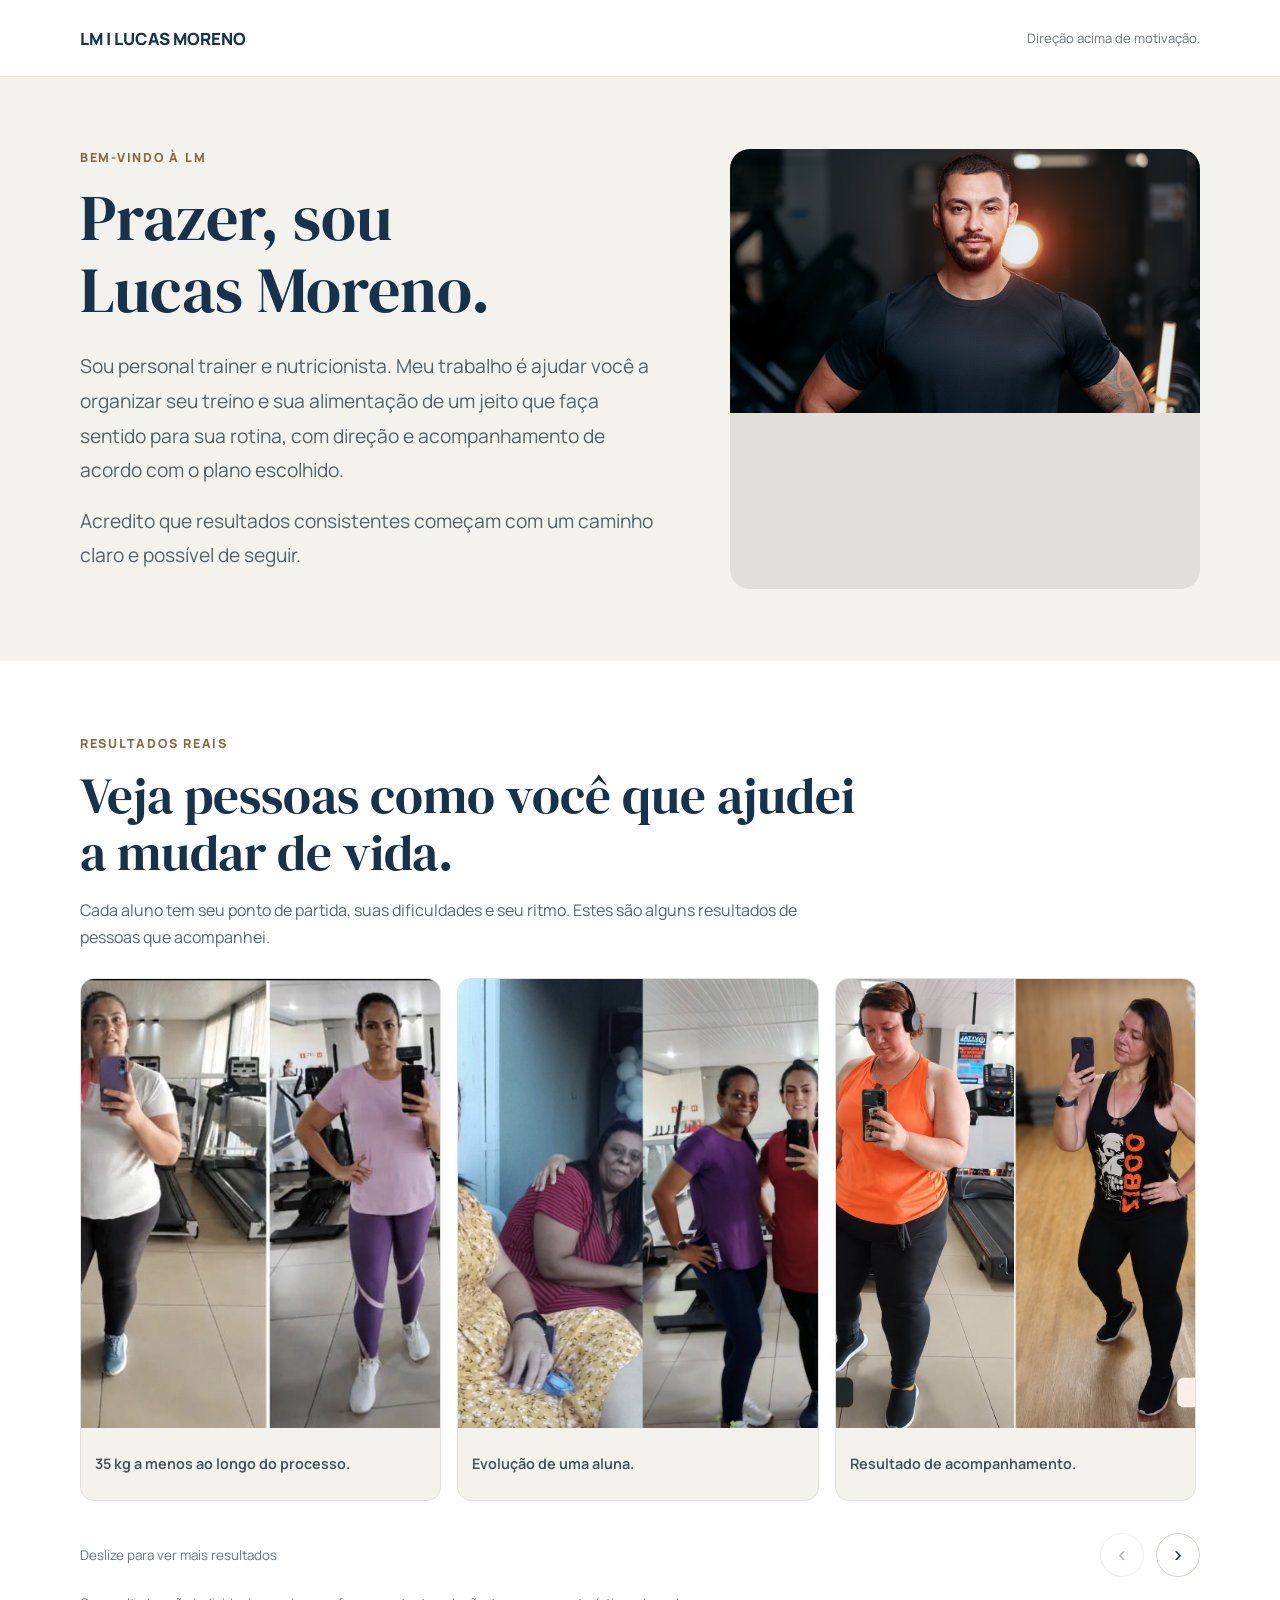
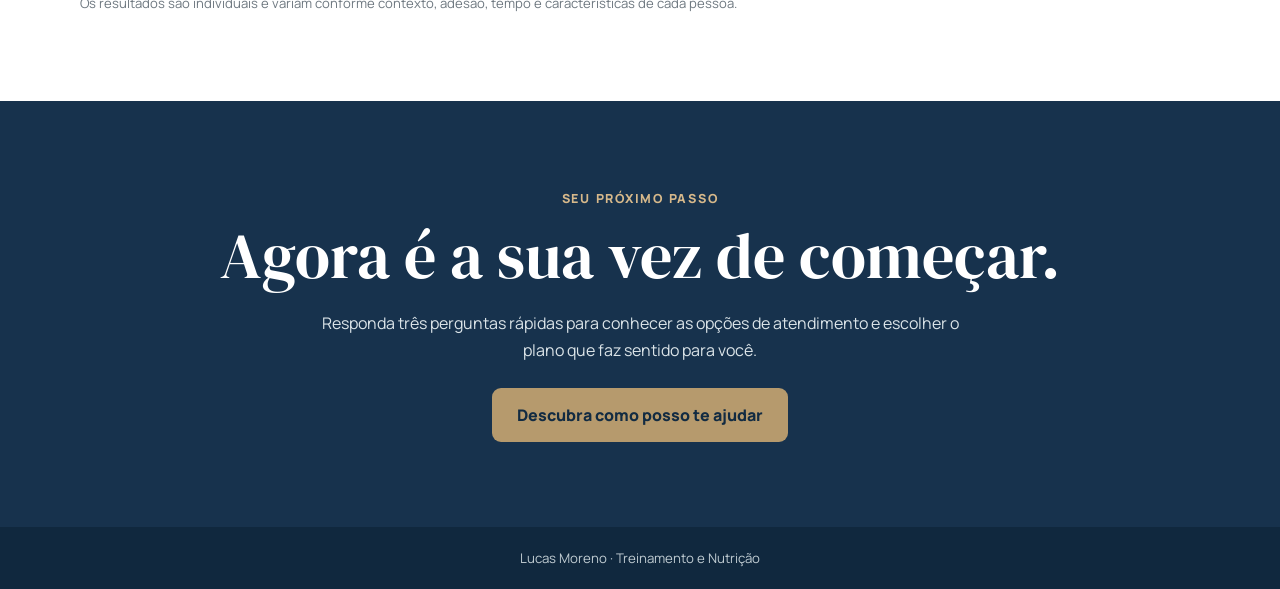
==== index.html @ 794d24b8 "style: harmonize text alignment, spacing and carousel captions" ====
<!doctype html><html lang="pt-BR"><head><meta charset="utf-8"><meta name="viewport" content="width=device-width,initial-scale=1"><meta name="theme-color" content="#17324d"><meta name="description" content="Conheça Lucas Moreno, personal trainer e nutricionista, veja resultados reais de alunos e descubra como começar."><title>Lucas Moreno | Treinamento e Nutrição</title><link rel="preconnect" href="https://fonts.googleapis.com"><link rel="preconnect" href="https://fonts.gstatic.com" crossorigin><link href="https://fonts.googleapis.com/css2?family=DM+Serif+Display&family=Manrope:wght@400;500;600;700;800&display=swap" rel="stylesheet"><style>
:root{--navy:#17324d;--cream:#f4f2ed;--bronze:#b69a6d;--ink:#27343d}*{box-sizing:border-box}html{scroll-behavior:smooth}body{margin:0;background:var(--cream);color:var(--ink);font-family:Manrope,Arial,sans-serif}a{color:inherit}.container{width:min(1120px,calc(100% - 36px));margin:auto}.top{background:#fff;border-bottom:1px solid #e3e0da}.top .container{display:flex;align-items:center;justify-content:space-between;gap:16px;min-height:76px}.brand{text-decoration:none;color:var(--navy);font-weight:800;font-size:1.05rem}.top-note{color:#6c7780;font-size:.82rem}.hero{padding:72px 0;background:#f4f2ed}.hero-grid{display:grid;grid-template-columns:1.1fr .9fr;gap:clamp(30px,6vw,75px);align-items:center}.eyebrow{color:#876941;text-transform:uppercase;letter-spacing:.14em;font-size:.78rem;font-weight:800}.hero h1,.results h2,.end h2{font-family:"DM Serif Display",Georgia,serif;color:var(--navy);font-weight:400;line-height:1.12}.hero h1{font-size:clamp(2.6rem,5vw,4.7rem);margin:16px 0 24px}.hero-grid>div{max-width:610px}.hero .eyebrow,.results .eyebrow{display:block}.hero h1{max-width:13ch}.lead{margin:0 0 16px;text-align:left;color:#52616a;font-size:clamp(1.03rem,1.6vw,1.2rem);line-height:1.8}.portrait{margin:0;border-radius:20px;overflow:hidden;min-height:440px;background:#e1dfd9}.portrait img{display:block;width:100%;height:100%;max-height:650px;object-fit:cover;object-position:center 25%}.results{padding:74px 0;background:#fff}.results h2{font-size:clamp(2.1rem,4vw,3.5rem);max-width:780px;margin:15px 0 15px}.results-intro{margin:0;text-align:left;color:#586770;line-height:1.7;max-width:730px}.results-grid{display:flex;gap:16px;margin-top:24px;overflow-x:auto;scroll-snap-type:x mandatory;scroll-behavior:smooth;overscroll-behavior-x:contain;scrollbar-width:none;padding:3px 2px 14px;touch-action:pan-x pan-y}.results-grid::-webkit-scrollbar{display:none}.result{flex:0 0 calc((100% - 32px)/3);scroll-snap-align:start}.results-controls{display:flex;align-items:center;justify-content:flex-end;gap:12px;margin-top:18px}.results-arrow{width:44px;height:44px;border:1px solid #d6d3cb;border-radius:50%;background:white;color:var(--navy);font-size:1.4rem;cursor:pointer}.results-arrow:hover{background:var(--cream)}.results-arrow:disabled{opacity:.35;cursor:default}.results-hint{line-height:1.4;font-size:.84rem;color:#697680;margin-right:auto}.result{border-radius:14px;overflow:hidden;background:#f4f2ed;border:1px solid #e0e1df}.result img{display:block;width:100%;aspect-ratio:4/5;object-fit:cover}.result p{display:flex;align-items:center;min-height:72px;padding:14px;margin:0;text-align:left;color:#43525c;font-weight:650;font-size:.9rem;line-height:1.5}.disclaimer{max-width:760px;text-align:left;color:#6e7880;font-size:.82rem;line-height:1.6;margin-top:16px}.end{padding:85px 0;text-align:center;background:var(--navy);color:#fff}.end h2{font-size:clamp(2.4rem,5vw,4rem);color:#fff;margin:12px auto 18px}.end p{text-align:center;color:#dbe4e8;max-width:670px;line-height:1.7;margin:0 auto 24px}.button{display:inline-flex;align-items:center;justify-content:center;min-height:54px;padding:14px 25px;border-radius:9px;background:var(--bronze);color:#122b42;text-decoration:none;font-weight:800;text-align:center}.button:hover{background:#d0b387}.button:focus-visible,.brand:focus-visible{outline:3px solid var(--bronze);outline-offset:4px}.footer{text-align:center;padding:22px;background:#10283e;color:#bfcbd1;font-size:.83rem}@media(max-width:760px){.hero{padding:44px 0}.hero h1{max-width:none}.hero-grid>div{max-width:100%}.hero h1,.results h2{overflow-wrap:break-word}.lead{line-height:1.7}.results h2{max-width:100%}.hero-grid{grid-template-columns:1fr}.portrait{min-height:0}.portrait img{max-height:460px}.results{padding:54px 0}.results-grid{gap:12px}.result{flex-basis:82%}.end{padding:65px 0}.top-note{display:none}}@media(max-width:380px){.result{flex-basis:88%}}@media(prefers-reduced-motion:reduce){.results-grid{scroll-behavior:auto}}
</style></head><body><header class="top"><div class="container"><a class="brand" href="index.html">LM | LUCAS MORENO</a><span class="top-note">Direção acima de motivação.</span></div></header><main><section class="hero"><div class="container hero-grid"><div><span class="eyebrow">Bem-vindo à LM</span><h1>Prazer, sou Lucas Moreno.</h1><p class="lead">Sou personal trainer e nutricionista. Meu trabalho é ajudar você a organizar seu treino e sua alimentação de um jeito que faça sentido para sua rotina, com direção e acompanhamento de acordo com o plano escolhido.</p><p class="lead">Acredito que resultados consistentes começam com um caminho claro e possível de seguir.</p></div><figure class="portrait"><img src="hero-lucas.jpg" alt="Lucas Moreno em ambiente profissional" width="1200" height="1500" fetchpriority="high"></figure></div></section><section class="results" aria-labelledby="resultados-titulo"><div class="container"><span class="eyebrow">Resultados reais</span><h2 id="resultados-titulo">Veja pessoas como você que ajudei a mudar de vida.</h2><p class="results-intro">Cada aluno tem seu ponto de partida, suas dificuldades e seu ritmo. Estes são alguns resultados de pessoas que acompanhei.</p><div class="results-grid" id="results-carousel" tabindex="0" aria-label="Resultados dos alunos, deslize para ver mais"><article class="result"><img src="resultado-1.jpg" alt="Evolução de aluna acompanhada — caso 1" loading="lazy"><p>35 kg a menos ao longo do processo.</p></article><article class="result"><img src="resultado-2.jpg" alt="Evolução de aluna acompanhada — caso 2" loading="lazy"><p>Evolução de uma aluna.</p></article><article class="result"><img src="resultado-3.jpg" alt="Evolução de aluna acompanhada — caso 3" loading="lazy"><p>Resultado de acompanhamento.</p></article><article class="result"><img src="resultado-4.png" alt="Evolução de aluno acompanhado — caso 4" loading="lazy"><p>Evolução de um aluno.</p></article></div><div class="results-controls"><span class="results-hint">Deslize para ver mais resultados</span><button class="results-arrow" type="button" id="results-prev" aria-label="Resultado anterior">‹</button><button class="results-arrow" type="button" id="results-next" aria-label="Próximo resultado">›</button></div><p class="disclaimer">Os resultados são individuais e variam conforme contexto, adesão, tempo e características de cada pessoa.</p></div></section><section class="end"><div class="container"><span class="eyebrow" style="color:#d7b98b">Seu próximo passo</span><h2>Agora é a sua vez de começar.</h2><p>Responda três perguntas rápidas para conhecer as opções de atendimento e escolher o plano que faz sentido para você.</p><a class="button" href="qualificacao.html?source=inicio">Descubra como posso te ajudar</a></div></section></main><footer class="footer">Lucas Moreno · Treinamento e Nutrição</footer><script>(function(){const track=document.getElementById('results-carousel'),prev=document.getElementById('results-prev'),next=document.getElementById('results-next');if(!track||!prev||!next)return;const step=()=>{const card=track.querySelector('.result');return card?card.getBoundingClientRect().width+parseFloat(getComputedStyle(track).gap||0):track.clientWidth};const update=()=>{prev.disabled=track.scrollLeft<4;next.disabled=track.scrollLeft+track.clientWidth>=track.scrollWidth-4};prev.addEventListener('click',()=>track.scrollBy({left:-step(),behavior:'smooth'}));next.addEventListener('click',()=>track.scrollBy({left:step(),behavior:'smooth'}));track.addEventListener('scroll',update,{passive:true});window.addEventListener('resize',update);update()})();</script></body></html>
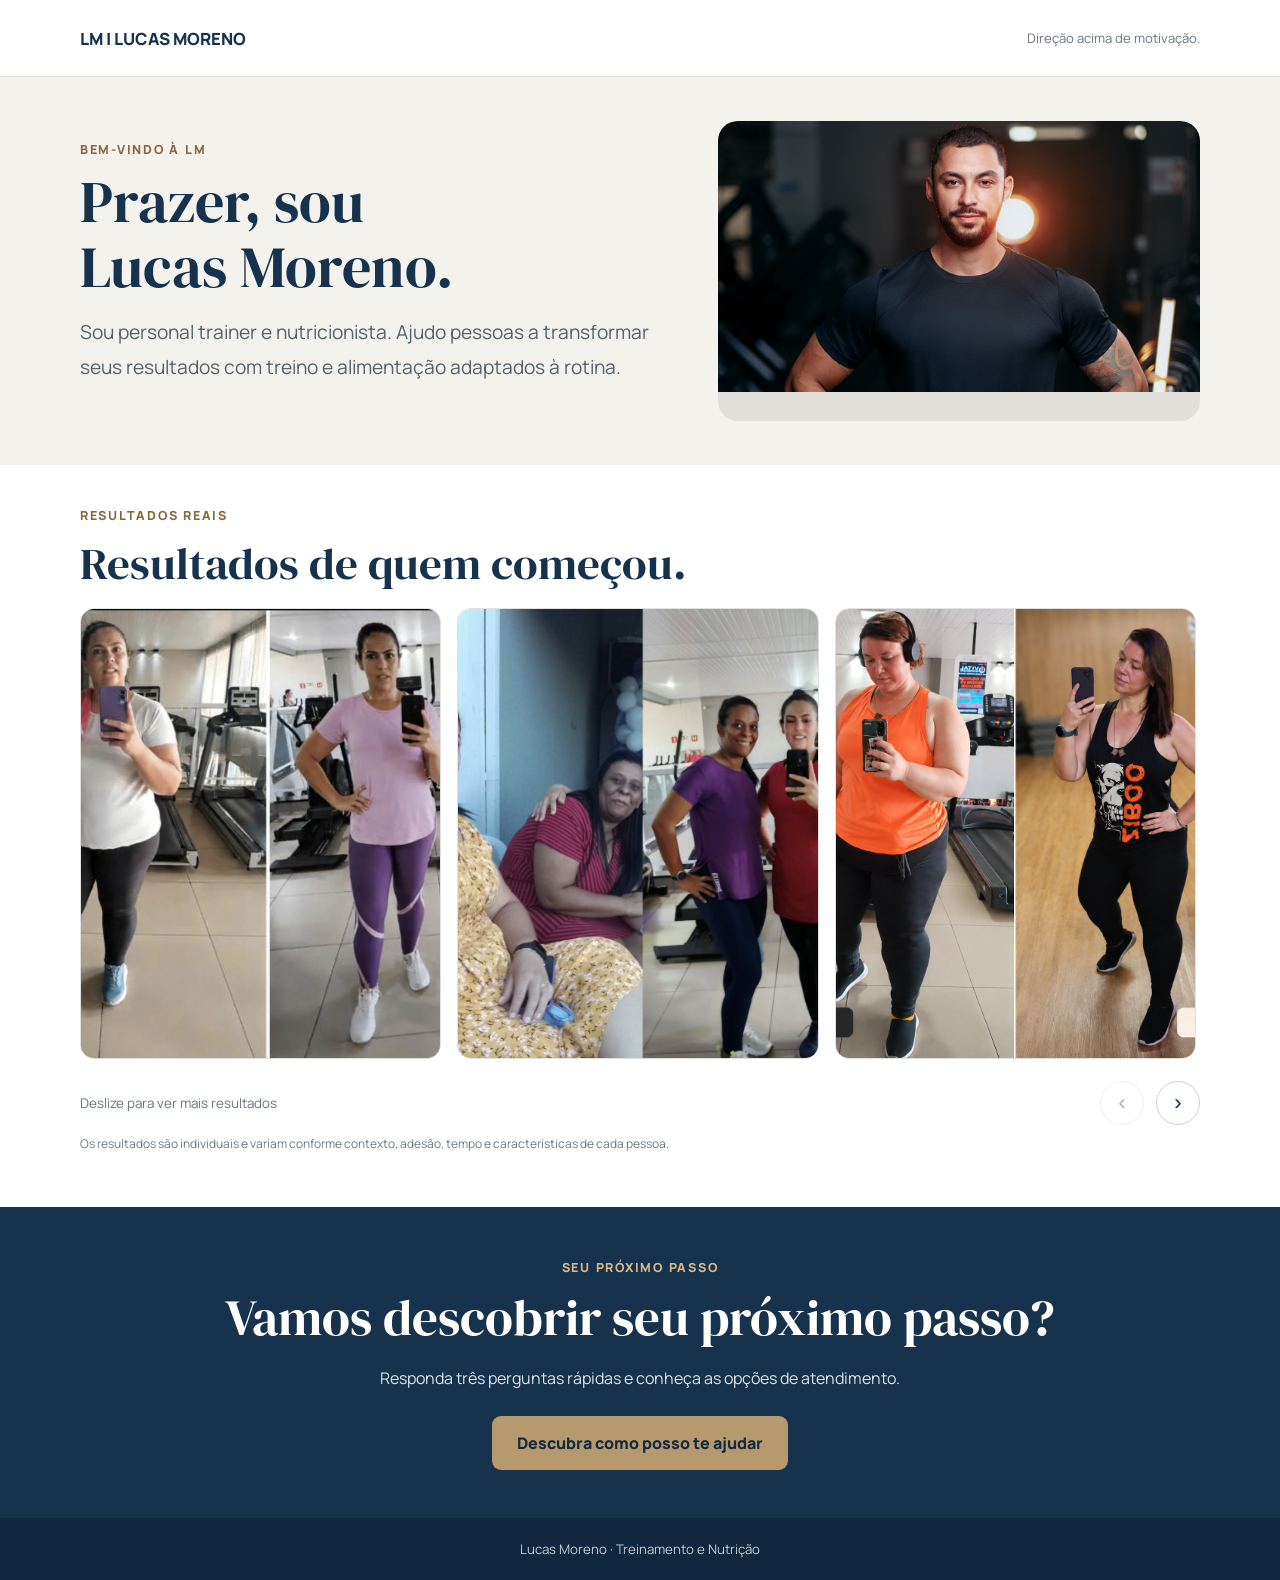
==== commit 068e8ec1: "refactor: simplify LM mobile homepage with short intro and clean results carousel" ====
--- a/index.html
+++ b/index.html
@@ -1,3 +1,3 @@
 <!doctype html><html lang="pt-BR"><head><meta charset="utf-8"><meta name="viewport" content="width=device-width,initial-scale=1"><meta name="theme-color" content="#17324d"><meta name="description" content="Conheça Lucas Moreno, personal trainer e nutricionista, veja resultados reais de alunos e descubra como começar."><title>Lucas Moreno | Treinamento e Nutrição</title><link rel="preconnect" href="https://fonts.googleapis.com"><link rel="preconnect" href="https://fonts.gstatic.com" crossorigin><link href="https://fonts.googleapis.com/css2?family=DM+Serif+Display&family=Manrope:wght@400;500;600;700;800&display=swap" rel="stylesheet"><style>
-:root{--navy:#17324d;--cream:#f4f2ed;--bronze:#b69a6d;--ink:#27343d}*{box-sizing:border-box}html{scroll-behavior:smooth}body{margin:0;background:var(--cream);color:var(--ink);font-family:Manrope,Arial,sans-serif}a{color:inherit}.container{width:min(1120px,calc(100% - 36px));margin:auto}.top{background:#fff;border-bottom:1px solid #e3e0da}.top .container{display:flex;align-items:center;justify-content:space-between;gap:16px;min-height:76px}.brand{text-decoration:none;color:var(--navy);font-weight:800;font-size:1.05rem}.top-note{color:#6c7780;font-size:.82rem}.hero{padding:72px 0;background:#f4f2ed}.hero-grid{display:grid;grid-template-columns:1.1fr .9fr;gap:clamp(30px,6vw,75px);align-items:center}.eyebrow{color:#876941;text-transform:uppercase;letter-spacing:.14em;font-size:.78rem;font-weight:800}.hero h1,.results h2,.end h2{font-family:"DM Serif Display",Georgia,serif;color:var(--navy);font-weight:400;line-height:1.12}.hero h1{font-size:clamp(2.6rem,5vw,4.7rem);margin:16px 0 24px}.hero-grid>div{max-width:610px}.hero .eyebrow,.results .eyebrow{display:block}.hero h1{max-width:13ch}.lead{margin:0 0 16px;text-align:left;color:#52616a;font-size:clamp(1.03rem,1.6vw,1.2rem);line-height:1.8}.portrait{margin:0;border-radius:20px;overflow:hidden;min-height:440px;background:#e1dfd9}.portrait img{display:block;width:100%;height:100%;max-height:650px;object-fit:cover;object-position:center 25%}.results{padding:74px 0;background:#fff}.results h2{font-size:clamp(2.1rem,4vw,3.5rem);max-width:780px;margin:15px 0 15px}.results-intro{margin:0;text-align:left;color:#586770;line-height:1.7;max-width:730px}.results-grid{display:flex;gap:16px;margin-top:24px;overflow-x:auto;scroll-snap-type:x mandatory;scroll-behavior:smooth;overscroll-behavior-x:contain;scrollbar-width:none;padding:3px 2px 14px;touch-action:pan-x pan-y}.results-grid::-webkit-scrollbar{display:none}.result{flex:0 0 calc((100% - 32px)/3);scroll-snap-align:start}.results-controls{display:flex;align-items:center;justify-content:flex-end;gap:12px;margin-top:18px}.results-arrow{width:44px;height:44px;border:1px solid #d6d3cb;border-radius:50%;background:white;color:var(--navy);font-size:1.4rem;cursor:pointer}.results-arrow:hover{background:var(--cream)}.results-arrow:disabled{opacity:.35;cursor:default}.results-hint{line-height:1.4;font-size:.84rem;color:#697680;margin-right:auto}.result{border-radius:14px;overflow:hidden;background:#f4f2ed;border:1px solid #e0e1df}.result img{display:block;width:100%;aspect-ratio:4/5;object-fit:cover}.result p{display:flex;align-items:center;min-height:72px;padding:14px;margin:0;text-align:left;color:#43525c;font-weight:650;font-size:.9rem;line-height:1.5}.disclaimer{max-width:760px;text-align:left;color:#6e7880;font-size:.82rem;line-height:1.6;margin-top:16px}.end{padding:85px 0;text-align:center;background:var(--navy);color:#fff}.end h2{font-size:clamp(2.4rem,5vw,4rem);color:#fff;margin:12px auto 18px}.end p{text-align:center;color:#dbe4e8;max-width:670px;line-height:1.7;margin:0 auto 24px}.button{display:inline-flex;align-items:center;justify-content:center;min-height:54px;padding:14px 25px;border-radius:9px;background:var(--bronze);color:#122b42;text-decoration:none;font-weight:800;text-align:center}.button:hover{background:#d0b387}.button:focus-visible,.brand:focus-visible{outline:3px solid var(--bronze);outline-offset:4px}.footer{text-align:center;padding:22px;background:#10283e;color:#bfcbd1;font-size:.83rem}@media(max-width:760px){.hero{padding:44px 0}.hero h1{max-width:none}.hero-grid>div{max-width:100%}.hero h1,.results h2{overflow-wrap:break-word}.lead{line-height:1.7}.results h2{max-width:100%}.hero-grid{grid-template-columns:1fr}.portrait{min-height:0}.portrait img{max-height:460px}.results{padding:54px 0}.results-grid{gap:12px}.result{flex-basis:82%}.end{padding:65px 0}.top-note{display:none}}@media(max-width:380px){.result{flex-basis:88%}}@media(prefers-reduced-motion:reduce){.results-grid{scroll-behavior:auto}}
-</style></head><body><header class="top"><div class="container"><a class="brand" href="index.html">LM | LUCAS MORENO</a><span class="top-note">Direção acima de motivação.</span></div></header><main><section class="hero"><div class="container hero-grid"><div><span class="eyebrow">Bem-vindo à LM</span><h1>Prazer, sou Lucas Moreno.</h1><p class="lead">Sou personal trainer e nutricionista. Meu trabalho é ajudar você a organizar seu treino e sua alimentação de um jeito que faça sentido para sua rotina, com direção e acompanhamento de acordo com o plano escolhido.</p><p class="lead">Acredito que resultados consistentes começam com um caminho claro e possível de seguir.</p></div><figure class="portrait"><img src="hero-lucas.jpg" alt="Lucas Moreno em ambiente profissional" width="1200" height="1500" fetchpriority="high"></figure></div></section><section class="results" aria-labelledby="resultados-titulo"><div class="container"><span class="eyebrow">Resultados reais</span><h2 id="resultados-titulo">Veja pessoas como você que ajudei a mudar de vida.</h2><p class="results-intro">Cada aluno tem seu ponto de partida, suas dificuldades e seu ritmo. Estes são alguns resultados de pessoas que acompanhei.</p><div class="results-grid" id="results-carousel" tabindex="0" aria-label="Resultados dos alunos, deslize para ver mais"><article class="result"><img src="resultado-1.jpg" alt="Evolução de aluna acompanhada — caso 1" loading="lazy"><p>35 kg a menos ao longo do processo.</p></article><article class="result"><img src="resultado-2.jpg" alt="Evolução de aluna acompanhada — caso 2" loading="lazy"><p>Evolução de uma aluna.</p></article><article class="result"><img src="resultado-3.jpg" alt="Evolução de aluna acompanhada — caso 3" loading="lazy"><p>Resultado de acompanhamento.</p></article><article class="result"><img src="resultado-4.png" alt="Evolução de aluno acompanhado — caso 4" loading="lazy"><p>Evolução de um aluno.</p></article></div><div class="results-controls"><span class="results-hint">Deslize para ver mais resultados</span><button class="results-arrow" type="button" id="results-prev" aria-label="Resultado anterior">‹</button><button class="results-arrow" type="button" id="results-next" aria-label="Próximo resultado">›</button></div><p class="disclaimer">Os resultados são individuais e variam conforme contexto, adesão, tempo e características de cada pessoa.</p></div></section><section class="end"><div class="container"><span class="eyebrow" style="color:#d7b98b">Seu próximo passo</span><h2>Agora é a sua vez de começar.</h2><p>Responda três perguntas rápidas para conhecer as opções de atendimento e escolher o plano que faz sentido para você.</p><a class="button" href="qualificacao.html?source=inicio">Descubra como posso te ajudar</a></div></section></main><footer class="footer">Lucas Moreno · Treinamento e Nutrição</footer><script>(function(){const track=document.getElementById('results-carousel'),prev=document.getElementById('results-prev'),next=document.getElementById('results-next');if(!track||!prev||!next)return;const step=()=>{const card=track.querySelector('.result');return card?card.getBoundingClientRect().width+parseFloat(getComputedStyle(track).gap||0):track.clientWidth};const update=()=>{prev.disabled=track.scrollLeft<4;next.disabled=track.scrollLeft+track.clientWidth>=track.scrollWidth-4};prev.addEventListener('click',()=>track.scrollBy({left:-step(),behavior:'smooth'}));next.addEventListener('click',()=>track.scrollBy({left:step(),behavior:'smooth'}));track.addEventListener('scroll',update,{passive:true});window.addEventListener('resize',update);update()})();</script></body></html>+:root{--navy:#17324d;--cream:#f4f2ed;--bronze:#b69a6d;--ink:#27343d}*{box-sizing:border-box}html{scroll-behavior:smooth}body{margin:0;background:var(--cream);color:var(--ink);font-family:Manrope,Arial,sans-serif}a{color:inherit}.container{width:min(1120px,calc(100% - 36px));margin:auto}.top{background:#fff;border-bottom:1px solid #e3e0da}.top .container{display:flex;align-items:center;justify-content:space-between;gap:16px;min-height:76px}.brand{text-decoration:none;color:var(--navy);font-weight:800;font-size:1.05rem}.top-note{color:#6c7780;font-size:.82rem}.hero{padding:44px 0;background:#f4f2ed}.hero-grid{display:grid;grid-template-columns:1.1fr .9fr;gap:clamp(20px,4vw,48px);align-items:center}.eyebrow{color:#876941;text-transform:uppercase;letter-spacing:.14em;font-size:.78rem;font-weight:800}.hero h1,.results h2,.end h2{font-family:"DM Serif Display",Georgia,serif;color:var(--navy);font-weight:400;line-height:1.12}.hero h1{font-size:clamp(2.3rem,4.5vw,3.8rem);margin:12px 0 16px}.hero-grid>div{max-width:610px}.hero .eyebrow,.results .eyebrow{display:block}.hero h1{max-width:13ch}.lead{margin:0 0 16px;text-align:left;color:#52616a;font-size:clamp(1.03rem,1.6vw,1.2rem);line-height:1.8}.portrait{margin:0;border-radius:20px;overflow:hidden;min-height:300px;background:#e1dfd9}.portrait img{display:block;width:100%;height:100%;max-height:480px;object-fit:cover;object-position:center 25%}.results{padding:42px 0;background:#fff}.results h2{font-size:clamp(1.9rem,3.5vw,2.9rem);max-width:780px;margin:15px 0 15px}.results-intro{display:none;margin:0;text-align:left;color:#586770;line-height:1.7;max-width:730px} .results-grid{display:flex;gap:16px;margin-top:16px;overflow-x:auto;scroll-snap-type:x mandatory;scroll-behavior:smooth;overscroll-behavior-x:contain;scrollbar-width:none;padding:3px 2px 14px;touch-action:pan-x pan-y}.results-grid::-webkit-scrollbar{display:none}.result{flex:0 0 calc((100% - 32px)/3);scroll-snap-align:start}.results-controls{display:flex;align-items:center;justify-content:flex-end;gap:12px;margin-top:8px}.results-arrow{width:44px;height:44px;border:1px solid #d6d3cb;border-radius:50%;background:white;color:var(--navy);font-size:1.4rem;cursor:pointer}.results-arrow:hover{background:var(--cream)}.results-arrow:disabled{opacity:.35;cursor:default}.results-hint{line-height:1.4;font-size:.84rem;color:#697680;margin-right:auto}.result{border-radius:14px;overflow:hidden;background:#f4f2ed;border:1px solid #e0e1df}.result img{display:block;width:100%;aspect-ratio:4/5;object-fit:cover}.result p{display:none;align-items:center;min-height:72px;padding:14px;margin:0;text-align:left;color:#43525c;font-weight:650;font-size:.9rem;line-height:1.5}.disclaimer{max-width:760px;text-align:left;color:#6e7880;font-size:.75rem;line-height:1.5;margin-top:10px}.end{padding:48px 0;text-align:center;background:var(--navy);color:#fff}.end h2{font-size:clamp(2rem,4vw,3.2rem);color:#fff;margin:12px auto 18px}.end p{text-align:center;color:#dbe4e8;max-width:670px;line-height:1.7;margin:0 auto 24px}.button{display:inline-flex;align-items:center;justify-content:center;min-height:54px;padding:14px 25px;border-radius:9px;background:var(--bronze);color:#122b42;text-decoration:none;font-weight:800;text-align:center}.button:hover{background:#d0b387}.button:focus-visible,.brand:focus-visible{outline:3px solid var(--bronze);outline-offset:4px}.footer{text-align:center;padding:22px;background:#10283e;color:#bfcbd1;font-size:.83rem}@media(max-width:760px){.hero{padding:28px 0}.hero h1{max-width:none}.hero-grid>div{max-width:100%}.hero h1,.results h2{overflow-wrap:break-word}.lead{line-height:1.7}.results h2{max-width:100%}.hero-grid{grid-template-columns:1fr}.portrait{min-height:0}.portrait img{max-height:340px}.results{padding:34px 0}.results-grid{gap:12px}.result{flex-basis:82%}.end{padding:42px 0}.top-note{display:none}}@media(max-width:380px){.result{flex-basis:88%}}@media(prefers-reduced-motion:reduce){.results-grid{scroll-behavior:auto}}
+</style></head><body><header class="top"><div class="container"><a class="brand" href="index.html">LM | LUCAS MORENO</a><span class="top-note">Direção acima de motivação.</span></div></header><main><section class="hero"><div class="container hero-grid"><div><span class="eyebrow">Bem-vindo à LM</span><h1>Prazer, sou Lucas Moreno.</h1><p class="lead">Sou personal trainer e nutricionista. Ajudo pessoas a transformar seus resultados com treino e alimentação adaptados à rotina.</p></div><figure class="portrait"><img src="hero-lucas.jpg" alt="Lucas Moreno em ambiente profissional" width="1200" height="1500" fetchpriority="high"></figure></div></section><section class="results" aria-labelledby="resultados-titulo"><div class="container"><span class="eyebrow">Resultados reais</span><h2 id="resultados-titulo">Resultados de quem começou.</h2><div class="results-grid" id="results-carousel" tabindex="0" aria-label="Resultados dos alunos, deslize para ver mais"><article class="result"><img src="resultado-1.jpg" alt="Evolução de aluna acompanhada — caso 1" loading="lazy"><p>35 kg a menos ao longo do processo.</p></article><article class="result"><img src="resultado-2.jpg" alt="Evolução de aluna acompanhada — caso 2" loading="lazy"><p>Evolução de uma aluna.</p></article><article class="result"><img src="resultado-3.jpg" alt="Evolução de aluna acompanhada — caso 3" loading="lazy"><p>Resultado de acompanhamento.</p></article><article class="result"><img src="resultado-4.png" alt="Evolução de aluno acompanhado — caso 4" loading="lazy"><p>Evolução de um aluno.</p></article></div><div class="results-controls"><span class="results-hint">Deslize para ver mais resultados</span><button class="results-arrow" type="button" id="results-prev" aria-label="Resultado anterior">‹</button><button class="results-arrow" type="button" id="results-next" aria-label="Próximo resultado">›</button></div><p class="disclaimer">Os resultados são individuais e variam conforme contexto, adesão, tempo e características de cada pessoa.</p></div></section><section class="end"><div class="container"><span class="eyebrow" style="color:#d7b98b">Seu próximo passo</span><h2>Vamos descobrir seu próximo passo?</h2><p>Responda três perguntas rápidas e conheça as opções de atendimento.</p><a class="button" href="qualificacao.html?source=inicio">Descubra como posso te ajudar</a></div></section></main><footer class="footer">Lucas Moreno · Treinamento e Nutrição</footer><script>(function(){const track=document.getElementById('results-carousel'),prev=document.getElementById('results-prev'),next=document.getElementById('results-next');if(!track||!prev||!next)return;const step=()=>{const card=track.querySelector('.result');return card?card.getBoundingClientRect().width+parseFloat(getComputedStyle(track).gap||0):track.clientWidth};const update=()=>{prev.disabled=track.scrollLeft<4;next.disabled=track.scrollLeft+track.clientWidth>=track.scrollWidth-4};prev.addEventListener('click',()=>track.scrollBy({left:-step(),behavior:'smooth'}));next.addEventListener('click',()=>track.scrollBy({left:step(),behavior:'smooth'}));track.addEventListener('scroll',update,{passive:true});window.addEventListener('resize',update);update()})();</script></body></html>
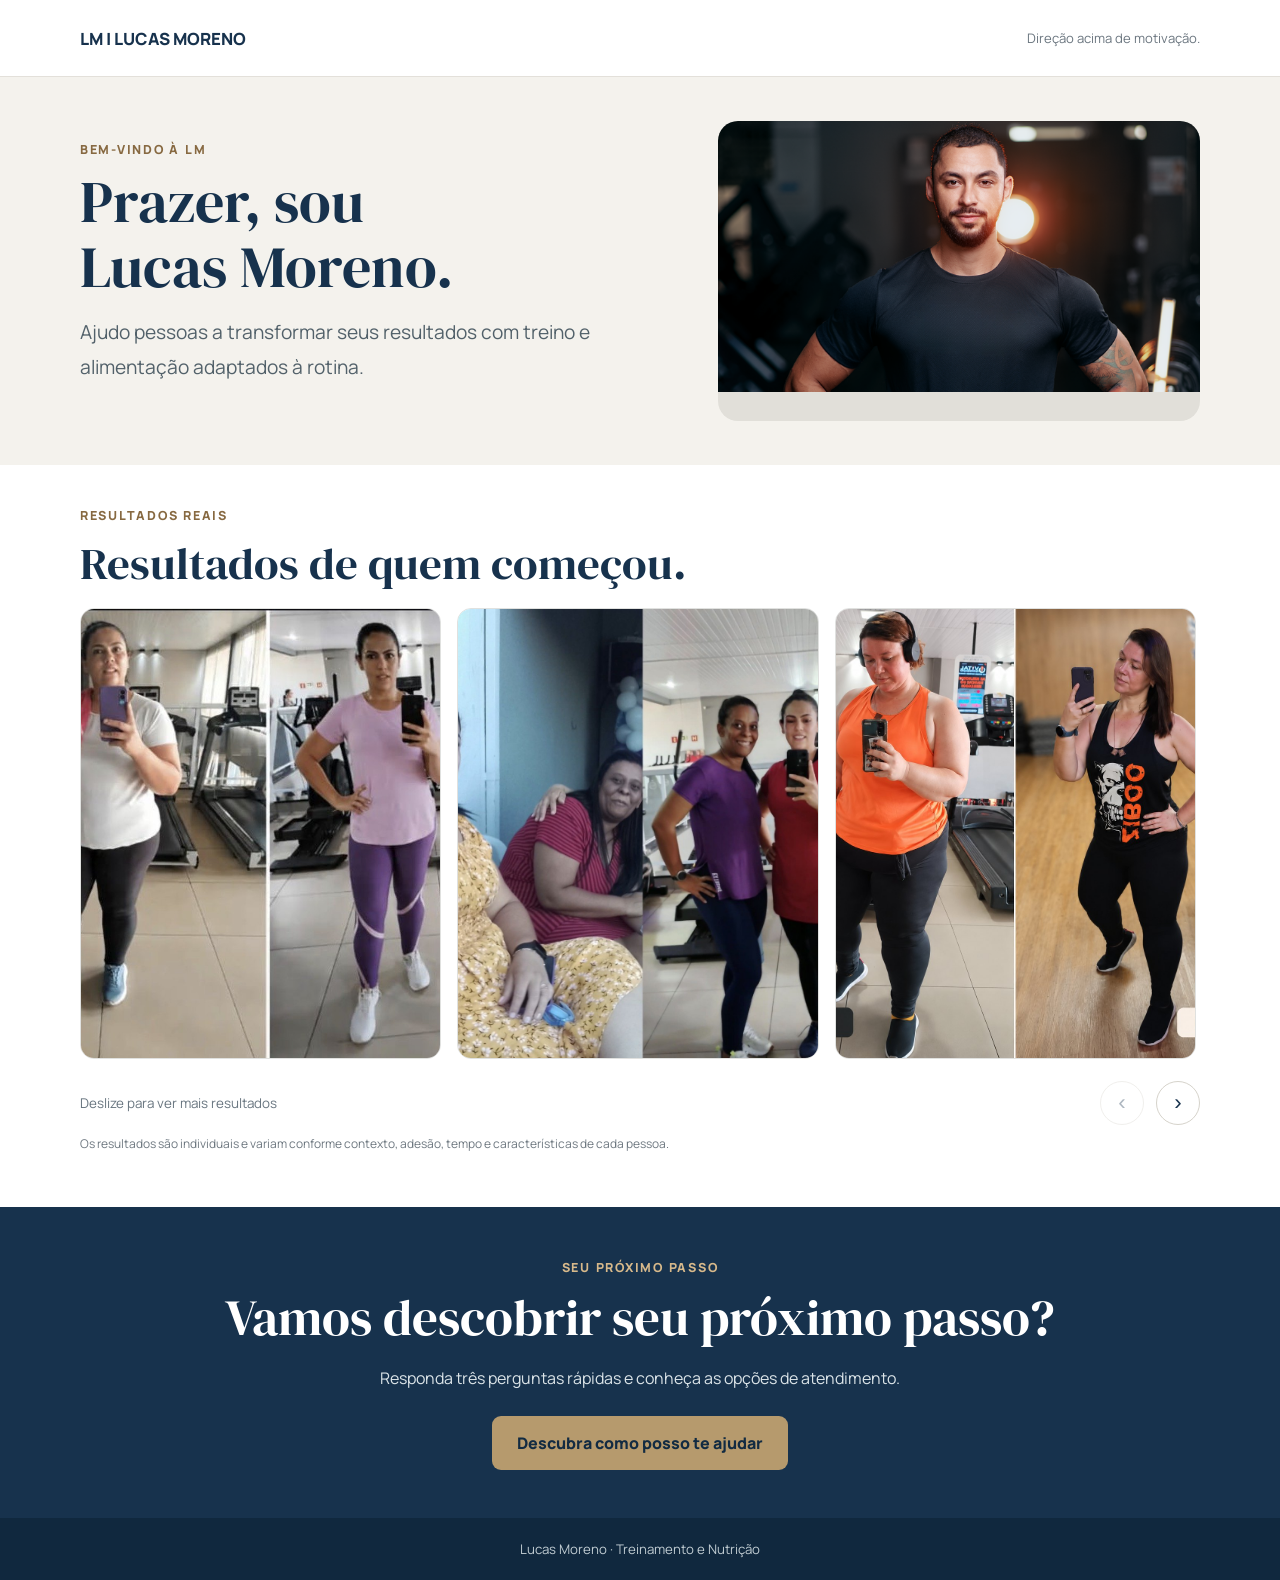
==== commit 8d01846b: "copy: remove professional titles from homepage introduction" ====
--- a/index.html
+++ b/index.html
@@ -1,3 +1,3 @@
 <!doctype html><html lang="pt-BR"><head><meta charset="utf-8"><meta name="viewport" content="width=device-width,initial-scale=1"><meta name="theme-color" content="#17324d"><meta name="description" content="Conheça Lucas Moreno, personal trainer e nutricionista, veja resultados reais de alunos e descubra como começar."><title>Lucas Moreno | Treinamento e Nutrição</title><link rel="preconnect" href="https://fonts.googleapis.com"><link rel="preconnect" href="https://fonts.gstatic.com" crossorigin><link href="https://fonts.googleapis.com/css2?family=DM+Serif+Display&family=Manrope:wght@400;500;600;700;800&display=swap" rel="stylesheet"><style>
 :root{--navy:#17324d;--cream:#f4f2ed;--bronze:#b69a6d;--ink:#27343d}*{box-sizing:border-box}html{scroll-behavior:smooth}body{margin:0;background:var(--cream);color:var(--ink);font-family:Manrope,Arial,sans-serif}a{color:inherit}.container{width:min(1120px,calc(100% - 36px));margin:auto}.top{background:#fff;border-bottom:1px solid #e3e0da}.top .container{display:flex;align-items:center;justify-content:space-between;gap:16px;min-height:76px}.brand{text-decoration:none;color:var(--navy);font-weight:800;font-size:1.05rem}.top-note{color:#6c7780;font-size:.82rem}.hero{padding:44px 0;background:#f4f2ed}.hero-grid{display:grid;grid-template-columns:1.1fr .9fr;gap:clamp(20px,4vw,48px);align-items:center}.eyebrow{color:#876941;text-transform:uppercase;letter-spacing:.14em;font-size:.78rem;font-weight:800}.hero h1,.results h2,.end h2{font-family:"DM Serif Display",Georgia,serif;color:var(--navy);font-weight:400;line-height:1.12}.hero h1{font-size:clamp(2.3rem,4.5vw,3.8rem);margin:12px 0 16px}.hero-grid>div{max-width:610px}.hero .eyebrow,.results .eyebrow{display:block}.hero h1{max-width:13ch}.lead{margin:0 0 16px;text-align:left;color:#52616a;font-size:clamp(1.03rem,1.6vw,1.2rem);line-height:1.8}.portrait{margin:0;border-radius:20px;overflow:hidden;min-height:300px;background:#e1dfd9}.portrait img{display:block;width:100%;height:100%;max-height:480px;object-fit:cover;object-position:center 25%}.results{padding:42px 0;background:#fff}.results h2{font-size:clamp(1.9rem,3.5vw,2.9rem);max-width:780px;margin:15px 0 15px}.results-intro{display:none;margin:0;text-align:left;color:#586770;line-height:1.7;max-width:730px} .results-grid{display:flex;gap:16px;margin-top:16px;overflow-x:auto;scroll-snap-type:x mandatory;scroll-behavior:smooth;overscroll-behavior-x:contain;scrollbar-width:none;padding:3px 2px 14px;touch-action:pan-x pan-y}.results-grid::-webkit-scrollbar{display:none}.result{flex:0 0 calc((100% - 32px)/3);scroll-snap-align:start}.results-controls{display:flex;align-items:center;justify-content:flex-end;gap:12px;margin-top:8px}.results-arrow{width:44px;height:44px;border:1px solid #d6d3cb;border-radius:50%;background:white;color:var(--navy);font-size:1.4rem;cursor:pointer}.results-arrow:hover{background:var(--cream)}.results-arrow:disabled{opacity:.35;cursor:default}.results-hint{line-height:1.4;font-size:.84rem;color:#697680;margin-right:auto}.result{border-radius:14px;overflow:hidden;background:#f4f2ed;border:1px solid #e0e1df}.result img{display:block;width:100%;aspect-ratio:4/5;object-fit:cover}.result p{display:none;align-items:center;min-height:72px;padding:14px;margin:0;text-align:left;color:#43525c;font-weight:650;font-size:.9rem;line-height:1.5}.disclaimer{max-width:760px;text-align:left;color:#6e7880;font-size:.75rem;line-height:1.5;margin-top:10px}.end{padding:48px 0;text-align:center;background:var(--navy);color:#fff}.end h2{font-size:clamp(2rem,4vw,3.2rem);color:#fff;margin:12px auto 18px}.end p{text-align:center;color:#dbe4e8;max-width:670px;line-height:1.7;margin:0 auto 24px}.button{display:inline-flex;align-items:center;justify-content:center;min-height:54px;padding:14px 25px;border-radius:9px;background:var(--bronze);color:#122b42;text-decoration:none;font-weight:800;text-align:center}.button:hover{background:#d0b387}.button:focus-visible,.brand:focus-visible{outline:3px solid var(--bronze);outline-offset:4px}.footer{text-align:center;padding:22px;background:#10283e;color:#bfcbd1;font-size:.83rem}@media(max-width:760px){.hero{padding:28px 0}.hero h1{max-width:none}.hero-grid>div{max-width:100%}.hero h1,.results h2{overflow-wrap:break-word}.lead{line-height:1.7}.results h2{max-width:100%}.hero-grid{grid-template-columns:1fr}.portrait{min-height:0}.portrait img{max-height:340px}.results{padding:34px 0}.results-grid{gap:12px}.result{flex-basis:82%}.end{padding:42px 0}.top-note{display:none}}@media(max-width:380px){.result{flex-basis:88%}}@media(prefers-reduced-motion:reduce){.results-grid{scroll-behavior:auto}}
-</style></head><body><header class="top"><div class="container"><a class="brand" href="index.html">LM | LUCAS MORENO</a><span class="top-note">Direção acima de motivação.</span></div></header><main><section class="hero"><div class="container hero-grid"><div><span class="eyebrow">Bem-vindo à LM</span><h1>Prazer, sou Lucas Moreno.</h1><p class="lead">Sou personal trainer e nutricionista. Ajudo pessoas a transformar seus resultados com treino e alimentação adaptados à rotina.</p></div><figure class="portrait"><img src="hero-lucas.jpg" alt="Lucas Moreno em ambiente profissional" width="1200" height="1500" fetchpriority="high"></figure></div></section><section class="results" aria-labelledby="resultados-titulo"><div class="container"><span class="eyebrow">Resultados reais</span><h2 id="resultados-titulo">Resultados de quem começou.</h2><div class="results-grid" id="results-carousel" tabindex="0" aria-label="Resultados dos alunos, deslize para ver mais"><article class="result"><img src="resultado-1.jpg" alt="Evolução de aluna acompanhada — caso 1" loading="lazy"><p>35 kg a menos ao longo do processo.</p></article><article class="result"><img src="resultado-2.jpg" alt="Evolução de aluna acompanhada — caso 2" loading="lazy"><p>Evolução de uma aluna.</p></article><article class="result"><img src="resultado-3.jpg" alt="Evolução de aluna acompanhada — caso 3" loading="lazy"><p>Resultado de acompanhamento.</p></article><article class="result"><img src="resultado-4.png" alt="Evolução de aluno acompanhado — caso 4" loading="lazy"><p>Evolução de um aluno.</p></article></div><div class="results-controls"><span class="results-hint">Deslize para ver mais resultados</span><button class="results-arrow" type="button" id="results-prev" aria-label="Resultado anterior">‹</button><button class="results-arrow" type="button" id="results-next" aria-label="Próximo resultado">›</button></div><p class="disclaimer">Os resultados são individuais e variam conforme contexto, adesão, tempo e características de cada pessoa.</p></div></section><section class="end"><div class="container"><span class="eyebrow" style="color:#d7b98b">Seu próximo passo</span><h2>Vamos descobrir seu próximo passo?</h2><p>Responda três perguntas rápidas e conheça as opções de atendimento.</p><a class="button" href="qualificacao.html?source=inicio">Descubra como posso te ajudar</a></div></section></main><footer class="footer">Lucas Moreno · Treinamento e Nutrição</footer><script>(function(){const track=document.getElementById('results-carousel'),prev=document.getElementById('results-prev'),next=document.getElementById('results-next');if(!track||!prev||!next)return;const step=()=>{const card=track.querySelector('.result');return card?card.getBoundingClientRect().width+parseFloat(getComputedStyle(track).gap||0):track.clientWidth};const update=()=>{prev.disabled=track.scrollLeft<4;next.disabled=track.scrollLeft+track.clientWidth>=track.scrollWidth-4};prev.addEventListener('click',()=>track.scrollBy({left:-step(),behavior:'smooth'}));next.addEventListener('click',()=>track.scrollBy({left:step(),behavior:'smooth'}));track.addEventListener('scroll',update,{passive:true});window.addEventListener('resize',update);update()})();</script></body></html>+</style></head><body><header class="top"><div class="container"><a class="brand" href="index.html">LM | LUCAS MORENO</a><span class="top-note">Direção acima de motivação.</span></div></header><main><section class="hero"><div class="container hero-grid"><div><span class="eyebrow">Bem-vindo à LM</span><h1>Prazer, sou Lucas Moreno.</h1><p class="lead">Ajudo pessoas a transformar seus resultados com treino e alimentação adaptados à rotina.</p></div><figure class="portrait"><img src="hero-lucas.jpg" alt="Lucas Moreno em ambiente profissional" width="1200" height="1500" fetchpriority="high"></figure></div></section><section class="results" aria-labelledby="resultados-titulo"><div class="container"><span class="eyebrow">Resultados reais</span><h2 id="resultados-titulo">Resultados de quem começou.</h2><div class="results-grid" id="results-carousel" tabindex="0" aria-label="Resultados dos alunos, deslize para ver mais"><article class="result"><img src="resultado-1.jpg" alt="Evolução de aluna acompanhada — caso 1" loading="lazy"><p>35 kg a menos ao longo do processo.</p></article><article class="result"><img src="resultado-2.jpg" alt="Evolução de aluna acompanhada — caso 2" loading="lazy"><p>Evolução de uma aluna.</p></article><article class="result"><img src="resultado-3.jpg" alt="Evolução de aluna acompanhada — caso 3" loading="lazy"><p>Resultado de acompanhamento.</p></article><article class="result"><img src="resultado-4.png" alt="Evolução de aluno acompanhado — caso 4" loading="lazy"><p>Evolução de um aluno.</p></article></div><div class="results-controls"><span class="results-hint">Deslize para ver mais resultados</span><button class="results-arrow" type="button" id="results-prev" aria-label="Resultado anterior">‹</button><button class="results-arrow" type="button" id="results-next" aria-label="Próximo resultado">›</button></div><p class="disclaimer">Os resultados são individuais e variam conforme contexto, adesão, tempo e características de cada pessoa.</p></div></section><section class="end"><div class="container"><span class="eyebrow" style="color:#d7b98b">Seu próximo passo</span><h2>Vamos descobrir seu próximo passo?</h2><p>Responda três perguntas rápidas e conheça as opções de atendimento.</p><a class="button" href="qualificacao.html?source=inicio">Descubra como posso te ajudar</a></div></section></main><footer class="footer">Lucas Moreno · Treinamento e Nutrição</footer><script>(function(){const track=document.getElementById('results-carousel'),prev=document.getElementById('results-prev'),next=document.getElementById('results-next');if(!track||!prev||!next)return;const step=()=>{const card=track.querySelector('.result');return card?card.getBoundingClientRect().width+parseFloat(getComputedStyle(track).gap||0):track.clientWidth};const update=()=>{prev.disabled=track.scrollLeft<4;next.disabled=track.scrollLeft+track.clientWidth>=track.scrollWidth-4};prev.addEventListener('click',()=>track.scrollBy({left:-step(),behavior:'smooth'}));next.addEventListener('click',()=>track.scrollBy({left:step(),behavior:'smooth'}));track.addEventListener('scroll',update,{passive:true});window.addEventListener('resize',update);update()})();</script></body></html>
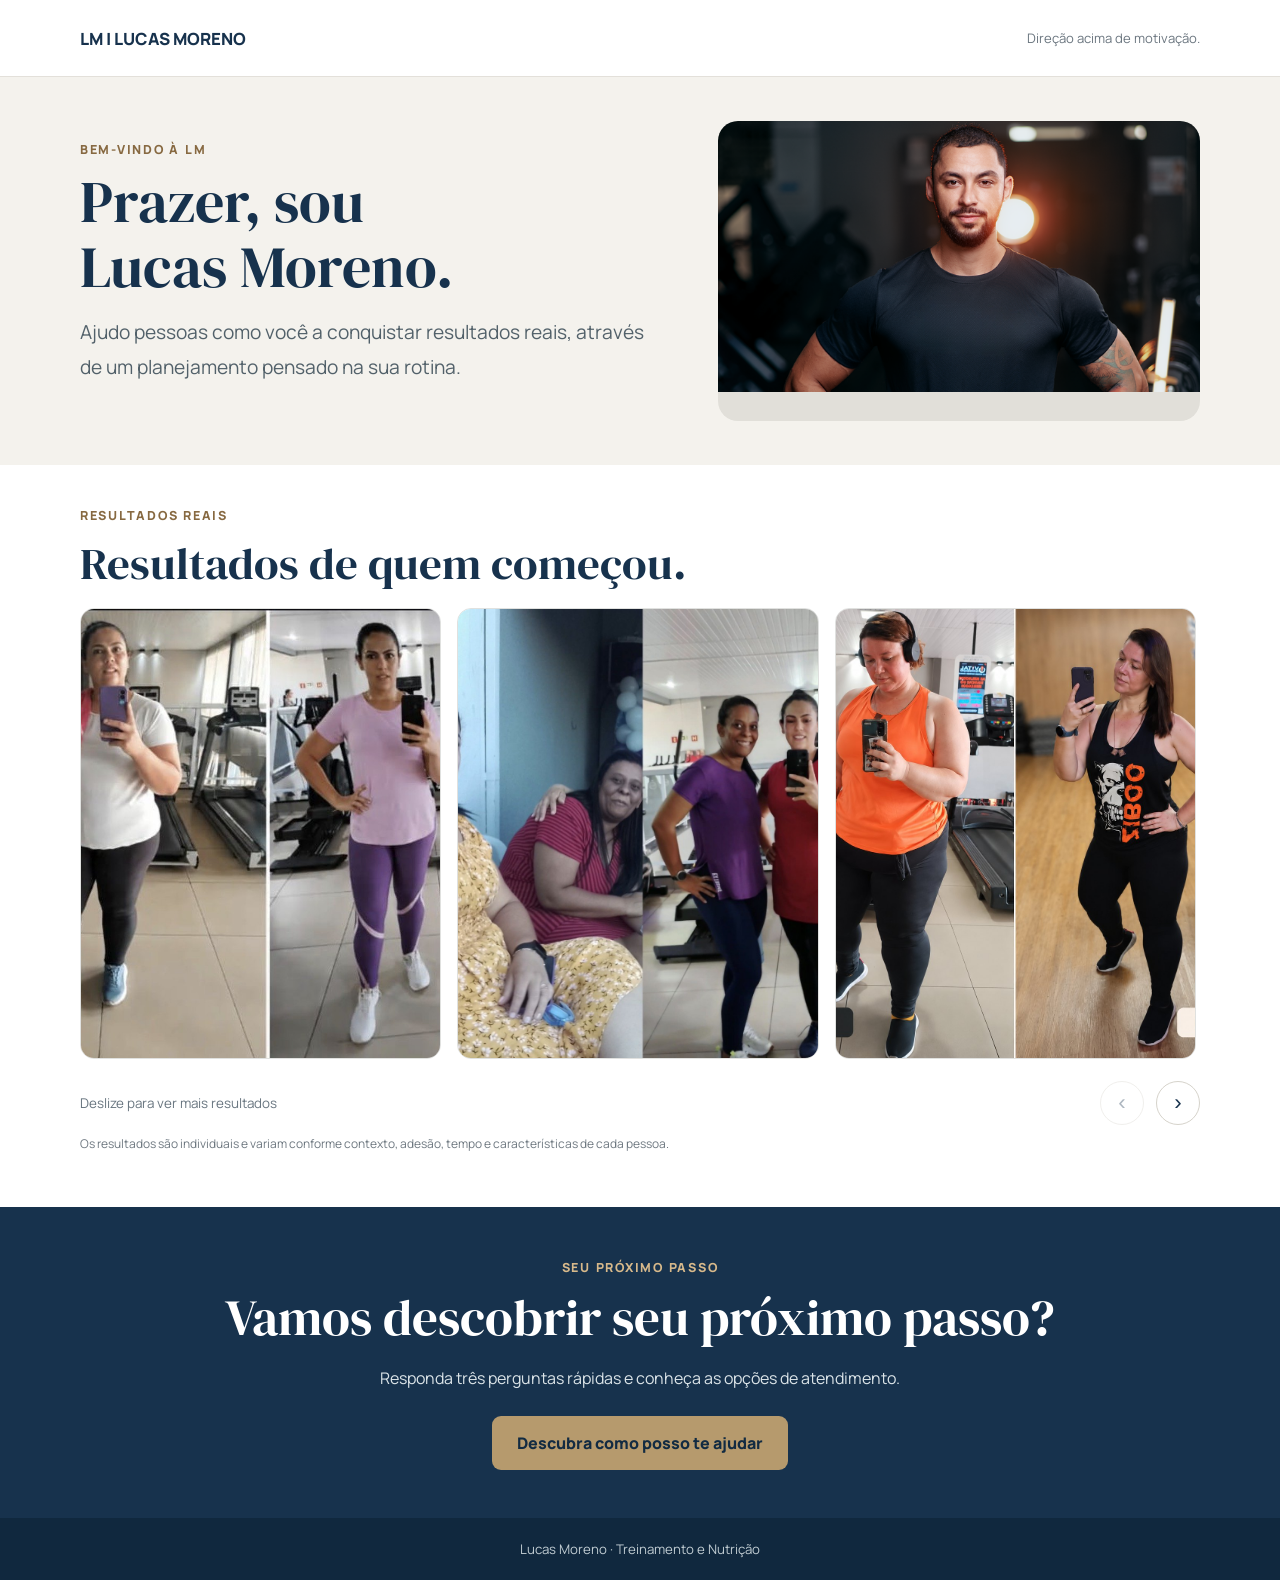
==== commit c7474b7f: "copy: update homepage introduction with approved wording" ====
--- a/index.html
+++ b/index.html
@@ -1,3 +1,3 @@
 <!doctype html><html lang="pt-BR"><head><meta charset="utf-8"><meta name="viewport" content="width=device-width,initial-scale=1"><meta name="theme-color" content="#17324d"><meta name="description" content="Conheça Lucas Moreno, personal trainer e nutricionista, veja resultados reais de alunos e descubra como começar."><title>Lucas Moreno | Treinamento e Nutrição</title><link rel="preconnect" href="https://fonts.googleapis.com"><link rel="preconnect" href="https://fonts.gstatic.com" crossorigin><link href="https://fonts.googleapis.com/css2?family=DM+Serif+Display&family=Manrope:wght@400;500;600;700;800&display=swap" rel="stylesheet"><style>
 :root{--navy:#17324d;--cream:#f4f2ed;--bronze:#b69a6d;--ink:#27343d}*{box-sizing:border-box}html{scroll-behavior:smooth}body{margin:0;background:var(--cream);color:var(--ink);font-family:Manrope,Arial,sans-serif}a{color:inherit}.container{width:min(1120px,calc(100% - 36px));margin:auto}.top{background:#fff;border-bottom:1px solid #e3e0da}.top .container{display:flex;align-items:center;justify-content:space-between;gap:16px;min-height:76px}.brand{text-decoration:none;color:var(--navy);font-weight:800;font-size:1.05rem}.top-note{color:#6c7780;font-size:.82rem}.hero{padding:44px 0;background:#f4f2ed}.hero-grid{display:grid;grid-template-columns:1.1fr .9fr;gap:clamp(20px,4vw,48px);align-items:center}.eyebrow{color:#876941;text-transform:uppercase;letter-spacing:.14em;font-size:.78rem;font-weight:800}.hero h1,.results h2,.end h2{font-family:"DM Serif Display",Georgia,serif;color:var(--navy);font-weight:400;line-height:1.12}.hero h1{font-size:clamp(2.3rem,4.5vw,3.8rem);margin:12px 0 16px}.hero-grid>div{max-width:610px}.hero .eyebrow,.results .eyebrow{display:block}.hero h1{max-width:13ch}.lead{margin:0 0 16px;text-align:left;color:#52616a;font-size:clamp(1.03rem,1.6vw,1.2rem);line-height:1.8}.portrait{margin:0;border-radius:20px;overflow:hidden;min-height:300px;background:#e1dfd9}.portrait img{display:block;width:100%;height:100%;max-height:480px;object-fit:cover;object-position:center 25%}.results{padding:42px 0;background:#fff}.results h2{font-size:clamp(1.9rem,3.5vw,2.9rem);max-width:780px;margin:15px 0 15px}.results-intro{display:none;margin:0;text-align:left;color:#586770;line-height:1.7;max-width:730px} .results-grid{display:flex;gap:16px;margin-top:16px;overflow-x:auto;scroll-snap-type:x mandatory;scroll-behavior:smooth;overscroll-behavior-x:contain;scrollbar-width:none;padding:3px 2px 14px;touch-action:pan-x pan-y}.results-grid::-webkit-scrollbar{display:none}.result{flex:0 0 calc((100% - 32px)/3);scroll-snap-align:start}.results-controls{display:flex;align-items:center;justify-content:flex-end;gap:12px;margin-top:8px}.results-arrow{width:44px;height:44px;border:1px solid #d6d3cb;border-radius:50%;background:white;color:var(--navy);font-size:1.4rem;cursor:pointer}.results-arrow:hover{background:var(--cream)}.results-arrow:disabled{opacity:.35;cursor:default}.results-hint{line-height:1.4;font-size:.84rem;color:#697680;margin-right:auto}.result{border-radius:14px;overflow:hidden;background:#f4f2ed;border:1px solid #e0e1df}.result img{display:block;width:100%;aspect-ratio:4/5;object-fit:cover}.result p{display:none;align-items:center;min-height:72px;padding:14px;margin:0;text-align:left;color:#43525c;font-weight:650;font-size:.9rem;line-height:1.5}.disclaimer{max-width:760px;text-align:left;color:#6e7880;font-size:.75rem;line-height:1.5;margin-top:10px}.end{padding:48px 0;text-align:center;background:var(--navy);color:#fff}.end h2{font-size:clamp(2rem,4vw,3.2rem);color:#fff;margin:12px auto 18px}.end p{text-align:center;color:#dbe4e8;max-width:670px;line-height:1.7;margin:0 auto 24px}.button{display:inline-flex;align-items:center;justify-content:center;min-height:54px;padding:14px 25px;border-radius:9px;background:var(--bronze);color:#122b42;text-decoration:none;font-weight:800;text-align:center}.button:hover{background:#d0b387}.button:focus-visible,.brand:focus-visible{outline:3px solid var(--bronze);outline-offset:4px}.footer{text-align:center;padding:22px;background:#10283e;color:#bfcbd1;font-size:.83rem}@media(max-width:760px){.hero{padding:28px 0}.hero h1{max-width:none}.hero-grid>div{max-width:100%}.hero h1,.results h2{overflow-wrap:break-word}.lead{line-height:1.7}.results h2{max-width:100%}.hero-grid{grid-template-columns:1fr}.portrait{min-height:0}.portrait img{max-height:340px}.results{padding:34px 0}.results-grid{gap:12px}.result{flex-basis:82%}.end{padding:42px 0}.top-note{display:none}}@media(max-width:380px){.result{flex-basis:88%}}@media(prefers-reduced-motion:reduce){.results-grid{scroll-behavior:auto}}
-</style></head><body><header class="top"><div class="container"><a class="brand" href="index.html">LM | LUCAS MORENO</a><span class="top-note">Direção acima de motivação.</span></div></header><main><section class="hero"><div class="container hero-grid"><div><span class="eyebrow">Bem-vindo à LM</span><h1>Prazer, sou Lucas Moreno.</h1><p class="lead">Ajudo pessoas a transformar seus resultados com treino e alimentação adaptados à rotina.</p></div><figure class="portrait"><img src="hero-lucas.jpg" alt="Lucas Moreno em ambiente profissional" width="1200" height="1500" fetchpriority="high"></figure></div></section><section class="results" aria-labelledby="resultados-titulo"><div class="container"><span class="eyebrow">Resultados reais</span><h2 id="resultados-titulo">Resultados de quem começou.</h2><div class="results-grid" id="results-carousel" tabindex="0" aria-label="Resultados dos alunos, deslize para ver mais"><article class="result"><img src="resultado-1.jpg" alt="Evolução de aluna acompanhada — caso 1" loading="lazy"><p>35 kg a menos ao longo do processo.</p></article><article class="result"><img src="resultado-2.jpg" alt="Evolução de aluna acompanhada — caso 2" loading="lazy"><p>Evolução de uma aluna.</p></article><article class="result"><img src="resultado-3.jpg" alt="Evolução de aluna acompanhada — caso 3" loading="lazy"><p>Resultado de acompanhamento.</p></article><article class="result"><img src="resultado-4.png" alt="Evolução de aluno acompanhado — caso 4" loading="lazy"><p>Evolução de um aluno.</p></article></div><div class="results-controls"><span class="results-hint">Deslize para ver mais resultados</span><button class="results-arrow" type="button" id="results-prev" aria-label="Resultado anterior">‹</button><button class="results-arrow" type="button" id="results-next" aria-label="Próximo resultado">›</button></div><p class="disclaimer">Os resultados são individuais e variam conforme contexto, adesão, tempo e características de cada pessoa.</p></div></section><section class="end"><div class="container"><span class="eyebrow" style="color:#d7b98b">Seu próximo passo</span><h2>Vamos descobrir seu próximo passo?</h2><p>Responda três perguntas rápidas e conheça as opções de atendimento.</p><a class="button" href="qualificacao.html?source=inicio">Descubra como posso te ajudar</a></div></section></main><footer class="footer">Lucas Moreno · Treinamento e Nutrição</footer><script>(function(){const track=document.getElementById('results-carousel'),prev=document.getElementById('results-prev'),next=document.getElementById('results-next');if(!track||!prev||!next)return;const step=()=>{const card=track.querySelector('.result');return card?card.getBoundingClientRect().width+parseFloat(getComputedStyle(track).gap||0):track.clientWidth};const update=()=>{prev.disabled=track.scrollLeft<4;next.disabled=track.scrollLeft+track.clientWidth>=track.scrollWidth-4};prev.addEventListener('click',()=>track.scrollBy({left:-step(),behavior:'smooth'}));next.addEventListener('click',()=>track.scrollBy({left:step(),behavior:'smooth'}));track.addEventListener('scroll',update,{passive:true});window.addEventListener('resize',update);update()})();</script></body></html>+</style></head><body><header class="top"><div class="container"><a class="brand" href="index.html">LM | LUCAS MORENO</a><span class="top-note">Direção acima de motivação.</span></div></header><main><section class="hero"><div class="container hero-grid"><div><span class="eyebrow">Bem-vindo à LM</span><h1>Prazer, sou Lucas Moreno.</h1><p class="lead">Ajudo pessoas como você a conquistar resultados reais, através de um planejamento pensado na sua rotina.</p></div><figure class="portrait"><img src="hero-lucas.jpg" alt="Lucas Moreno em ambiente profissional" width="1200" height="1500" fetchpriority="high"></figure></div></section><section class="results" aria-labelledby="resultados-titulo"><div class="container"><span class="eyebrow">Resultados reais</span><h2 id="resultados-titulo">Resultados de quem começou.</h2><div class="results-grid" id="results-carousel" tabindex="0" aria-label="Resultados dos alunos, deslize para ver mais"><article class="result"><img src="resultado-1.jpg" alt="Evolução de aluna acompanhada — caso 1" loading="lazy"><p>35 kg a menos ao longo do processo.</p></article><article class="result"><img src="resultado-2.jpg" alt="Evolução de aluna acompanhada — caso 2" loading="lazy"><p>Evolução de uma aluna.</p></article><article class="result"><img src="resultado-3.jpg" alt="Evolução de aluna acompanhada — caso 3" loading="lazy"><p>Resultado de acompanhamento.</p></article><article class="result"><img src="resultado-4.png" alt="Evolução de aluno acompanhado — caso 4" loading="lazy"><p>Evolução de um aluno.</p></article></div><div class="results-controls"><span class="results-hint">Deslize para ver mais resultados</span><button class="results-arrow" type="button" id="results-prev" aria-label="Resultado anterior">‹</button><button class="results-arrow" type="button" id="results-next" aria-label="Próximo resultado">›</button></div><p class="disclaimer">Os resultados são individuais e variam conforme contexto, adesão, tempo e características de cada pessoa.</p></div></section><section class="end"><div class="container"><span class="eyebrow" style="color:#d7b98b">Seu próximo passo</span><h2>Vamos descobrir seu próximo passo?</h2><p>Responda três perguntas rápidas e conheça as opções de atendimento.</p><a class="button" href="qualificacao.html?source=inicio">Descubra como posso te ajudar</a></div></section></main><footer class="footer">Lucas Moreno · Treinamento e Nutrição</footer><script>(function(){const track=document.getElementById('results-carousel'),prev=document.getElementById('results-prev'),next=document.getElementById('results-next');if(!track||!prev||!next)return;const step=()=>{const card=track.querySelector('.result');return card?card.getBoundingClientRect().width+parseFloat(getComputedStyle(track).gap||0):track.clientWidth};const update=()=>{prev.disabled=track.scrollLeft<4;next.disabled=track.scrollLeft+track.clientWidth>=track.scrollWidth-4};prev.addEventListener('click',()=>track.scrollBy({left:-step(),behavior:'smooth'}));next.addEventListener('click',()=>track.scrollBy({left:step(),behavior:'smooth'}));track.addEventListener('scroll',update,{passive:true});window.addEventListener('resize',update);update()})();</script></body></html>
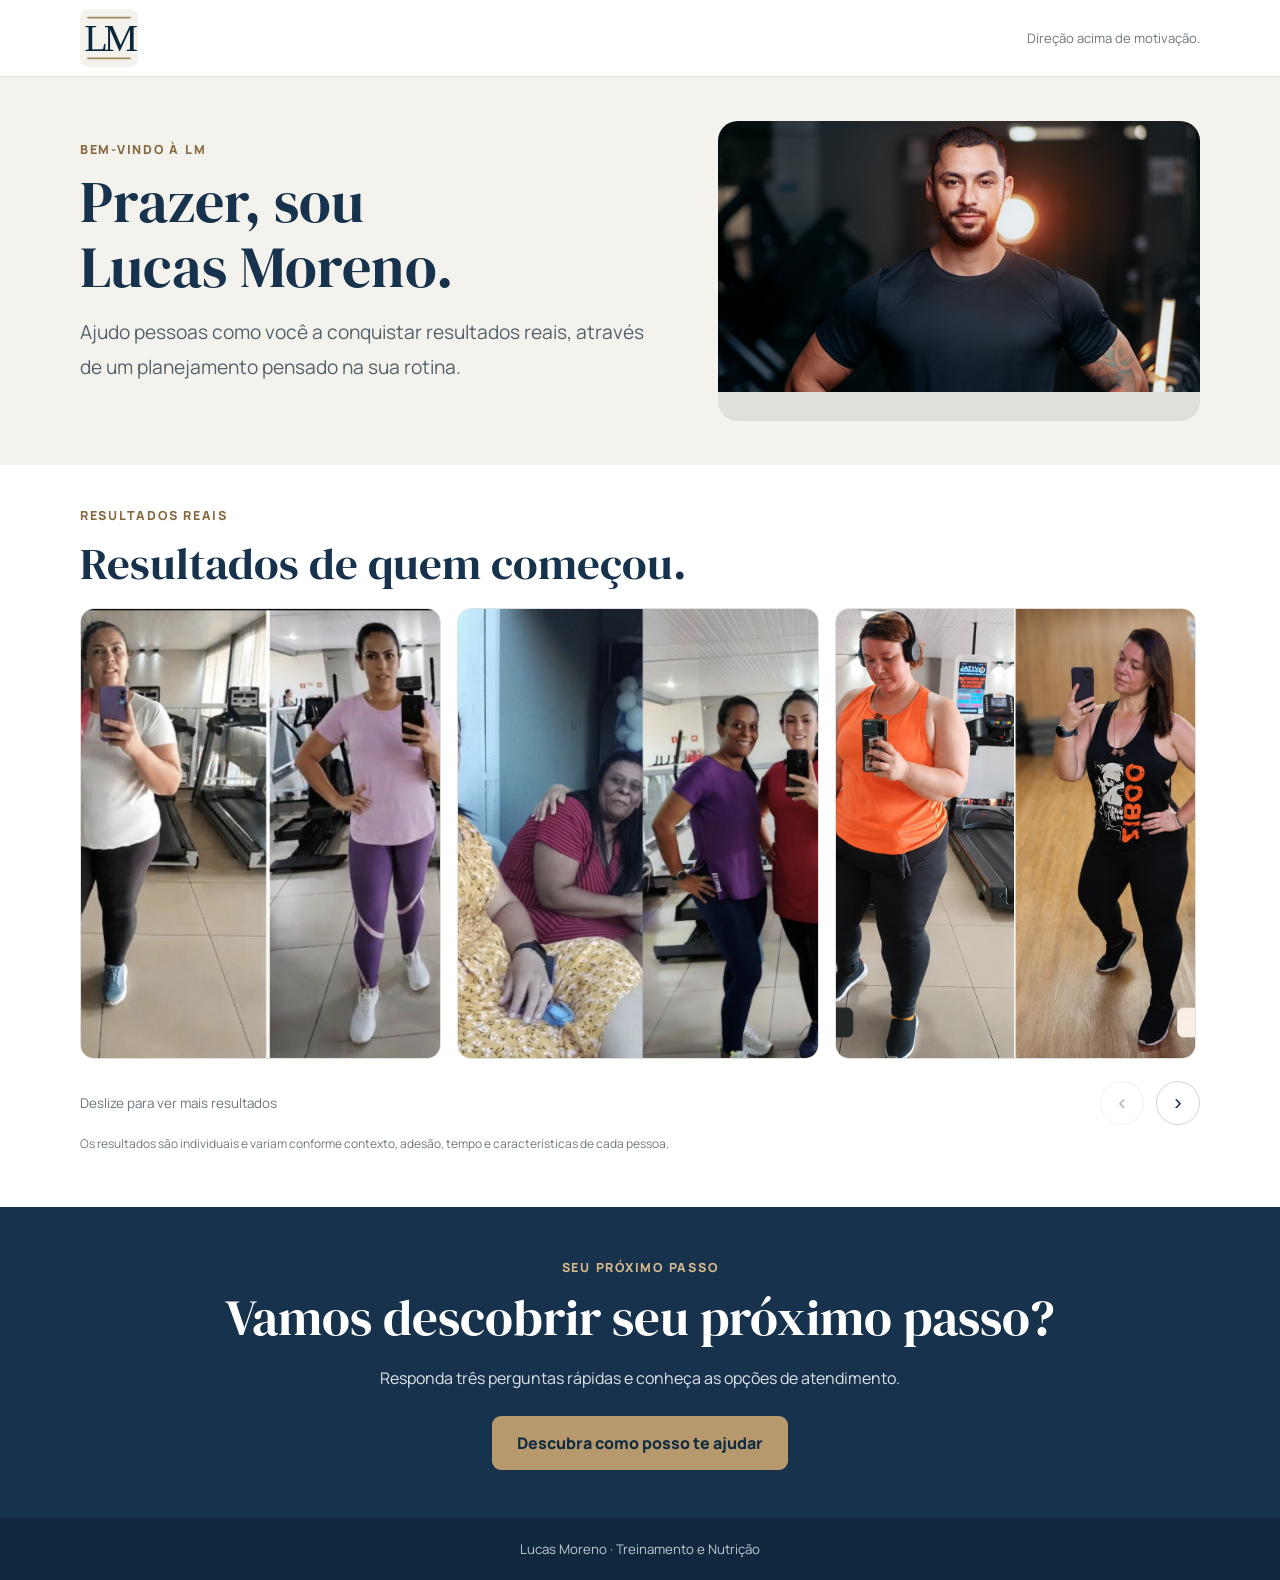
==== commit 9201833e: "brand: use approved LM monogram in experimental page header" ====
--- a/index.html
+++ b/index.html
@@ -1,3 +1,3 @@
 <!doctype html><html lang="pt-BR"><head><meta charset="utf-8"><meta name="viewport" content="width=device-width,initial-scale=1"><meta name="theme-color" content="#17324d"><meta name="description" content="Conheça Lucas Moreno, personal trainer e nutricionista, veja resultados reais de alunos e descubra como começar."><title>Lucas Moreno | Treinamento e Nutrição</title><link rel="preconnect" href="https://fonts.googleapis.com"><link rel="preconnect" href="https://fonts.gstatic.com" crossorigin><link href="https://fonts.googleapis.com/css2?family=DM+Serif+Display&family=Manrope:wght@400;500;600;700;800&display=swap" rel="stylesheet"><style>
-:root{--navy:#17324d;--cream:#f4f2ed;--bronze:#b69a6d;--ink:#27343d}*{box-sizing:border-box}html{scroll-behavior:smooth}body{margin:0;background:var(--cream);color:var(--ink);font-family:Manrope,Arial,sans-serif}a{color:inherit}.container{width:min(1120px,calc(100% - 36px));margin:auto}.top{background:#fff;border-bottom:1px solid #e3e0da}.top .container{display:flex;align-items:center;justify-content:space-between;gap:16px;min-height:76px}.brand{text-decoration:none;color:var(--navy);font-weight:800;font-size:1.05rem}.top-note{color:#6c7780;font-size:.82rem}.hero{padding:44px 0;background:#f4f2ed}.hero-grid{display:grid;grid-template-columns:1.1fr .9fr;gap:clamp(20px,4vw,48px);align-items:center}.eyebrow{color:#876941;text-transform:uppercase;letter-spacing:.14em;font-size:.78rem;font-weight:800}.hero h1,.results h2,.end h2{font-family:"DM Serif Display",Georgia,serif;color:var(--navy);font-weight:400;line-height:1.12}.hero h1{font-size:clamp(2.3rem,4.5vw,3.8rem);margin:12px 0 16px}.hero-grid>div{max-width:610px}.hero .eyebrow,.results .eyebrow{display:block}.hero h1{max-width:13ch}.lead{margin:0 0 16px;text-align:left;color:#52616a;font-size:clamp(1.03rem,1.6vw,1.2rem);line-height:1.8}.portrait{margin:0;border-radius:20px;overflow:hidden;min-height:300px;background:#e1dfd9}.portrait img{display:block;width:100%;height:100%;max-height:480px;object-fit:cover;object-position:center 25%}.results{padding:42px 0;background:#fff}.results h2{font-size:clamp(1.9rem,3.5vw,2.9rem);max-width:780px;margin:15px 0 15px}.results-intro{display:none;margin:0;text-align:left;color:#586770;line-height:1.7;max-width:730px} .results-grid{display:flex;gap:16px;margin-top:16px;overflow-x:auto;scroll-snap-type:x mandatory;scroll-behavior:smooth;overscroll-behavior-x:contain;scrollbar-width:none;padding:3px 2px 14px;touch-action:pan-x pan-y}.results-grid::-webkit-scrollbar{display:none}.result{flex:0 0 calc((100% - 32px)/3);scroll-snap-align:start}.results-controls{display:flex;align-items:center;justify-content:flex-end;gap:12px;margin-top:8px}.results-arrow{width:44px;height:44px;border:1px solid #d6d3cb;border-radius:50%;background:white;color:var(--navy);font-size:1.4rem;cursor:pointer}.results-arrow:hover{background:var(--cream)}.results-arrow:disabled{opacity:.35;cursor:default}.results-hint{line-height:1.4;font-size:.84rem;color:#697680;margin-right:auto}.result{border-radius:14px;overflow:hidden;background:#f4f2ed;border:1px solid #e0e1df}.result img{display:block;width:100%;aspect-ratio:4/5;object-fit:cover}.result p{display:none;align-items:center;min-height:72px;padding:14px;margin:0;text-align:left;color:#43525c;font-weight:650;font-size:.9rem;line-height:1.5}.disclaimer{max-width:760px;text-align:left;color:#6e7880;font-size:.75rem;line-height:1.5;margin-top:10px}.end{padding:48px 0;text-align:center;background:var(--navy);color:#fff}.end h2{font-size:clamp(2rem,4vw,3.2rem);color:#fff;margin:12px auto 18px}.end p{text-align:center;color:#dbe4e8;max-width:670px;line-height:1.7;margin:0 auto 24px}.button{display:inline-flex;align-items:center;justify-content:center;min-height:54px;padding:14px 25px;border-radius:9px;background:var(--bronze);color:#122b42;text-decoration:none;font-weight:800;text-align:center}.button:hover{background:#d0b387}.button:focus-visible,.brand:focus-visible{outline:3px solid var(--bronze);outline-offset:4px}.footer{text-align:center;padding:22px;background:#10283e;color:#bfcbd1;font-size:.83rem}@media(max-width:760px){.hero{padding:28px 0}.hero h1{max-width:none}.hero-grid>div{max-width:100%}.hero h1,.results h2{overflow-wrap:break-word}.lead{line-height:1.7}.results h2{max-width:100%}.hero-grid{grid-template-columns:1fr}.portrait{min-height:0}.portrait img{max-height:340px}.results{padding:34px 0}.results-grid{gap:12px}.result{flex-basis:82%}.end{padding:42px 0}.top-note{display:none}}@media(max-width:380px){.result{flex-basis:88%}}@media(prefers-reduced-motion:reduce){.results-grid{scroll-behavior:auto}}
-</style></head><body><header class="top"><div class="container"><a class="brand" href="index.html">LM | LUCAS MORENO</a><span class="top-note">Direção acima de motivação.</span></div></header><main><section class="hero"><div class="container hero-grid"><div><span class="eyebrow">Bem-vindo à LM</span><h1>Prazer, sou Lucas Moreno.</h1><p class="lead">Ajudo pessoas como você a conquistar resultados reais, através de um planejamento pensado na sua rotina.</p></div><figure class="portrait"><img src="hero-lucas.jpg" alt="Lucas Moreno em ambiente profissional" width="1200" height="1500" fetchpriority="high"></figure></div></section><section class="results" aria-labelledby="resultados-titulo"><div class="container"><span class="eyebrow">Resultados reais</span><h2 id="resultados-titulo">Resultados de quem começou.</h2><div class="results-grid" id="results-carousel" tabindex="0" aria-label="Resultados dos alunos, deslize para ver mais"><article class="result"><img src="resultado-1.jpg" alt="Evolução de aluna acompanhada — caso 1" loading="lazy"><p>35 kg a menos ao longo do processo.</p></article><article class="result"><img src="resultado-2.jpg" alt="Evolução de aluna acompanhada — caso 2" loading="lazy"><p>Evolução de uma aluna.</p></article><article class="result"><img src="resultado-3.jpg" alt="Evolução de aluna acompanhada — caso 3" loading="lazy"><p>Resultado de acompanhamento.</p></article><article class="result"><img src="resultado-4.png" alt="Evolução de aluno acompanhado — caso 4" loading="lazy"><p>Evolução de um aluno.</p></article></div><div class="results-controls"><span class="results-hint">Deslize para ver mais resultados</span><button class="results-arrow" type="button" id="results-prev" aria-label="Resultado anterior">‹</button><button class="results-arrow" type="button" id="results-next" aria-label="Próximo resultado">›</button></div><p class="disclaimer">Os resultados são individuais e variam conforme contexto, adesão, tempo e características de cada pessoa.</p></div></section><section class="end"><div class="container"><span class="eyebrow" style="color:#d7b98b">Seu próximo passo</span><h2>Vamos descobrir seu próximo passo?</h2><p>Responda três perguntas rápidas e conheça as opções de atendimento.</p><a class="button" href="qualificacao.html?source=inicio">Descubra como posso te ajudar</a></div></section></main><footer class="footer">Lucas Moreno · Treinamento e Nutrição</footer><script>(function(){const track=document.getElementById('results-carousel'),prev=document.getElementById('results-prev'),next=document.getElementById('results-next');if(!track||!prev||!next)return;const step=()=>{const card=track.querySelector('.result');return card?card.getBoundingClientRect().width+parseFloat(getComputedStyle(track).gap||0):track.clientWidth};const update=()=>{prev.disabled=track.scrollLeft<4;next.disabled=track.scrollLeft+track.clientWidth>=track.scrollWidth-4};prev.addEventListener('click',()=>track.scrollBy({left:-step(),behavior:'smooth'}));next.addEventListener('click',()=>track.scrollBy({left:step(),behavior:'smooth'}));track.addEventListener('scroll',update,{passive:true});window.addEventListener('resize',update);update()})();</script></body></html>+:root{--navy:#17324d;--cream:#f4f2ed;--bronze:#b69a6d;--ink:#27343d}*{box-sizing:border-box}html{scroll-behavior:smooth}body{margin:0;background:var(--cream);color:var(--ink);font-family:Manrope,Arial,sans-serif}a{color:inherit}.container{width:min(1120px,calc(100% - 36px));margin:auto}.top{background:#fff;border-bottom:1px solid #e3e0da}.top .container{display:flex;align-items:center;justify-content:space-between;gap:16px;min-height:76px}.brand{display:inline-flex;align-items:center;text-decoration:none;color:var(--navy);font-weight:800;font-size:1.05rem}.brand img{display:block;width:58px;height:58px;object-fit:contain}.top-note{color:#6c7780;font-size:.82rem}.hero{padding:44px 0;background:#f4f2ed}.hero-grid{display:grid;grid-template-columns:1.1fr .9fr;gap:clamp(20px,4vw,48px);align-items:center}.eyebrow{color:#876941;text-transform:uppercase;letter-spacing:.14em;font-size:.78rem;font-weight:800}.hero h1,.results h2,.end h2{font-family:"DM Serif Display",Georgia,serif;color:var(--navy);font-weight:400;line-height:1.12}.hero h1{font-size:clamp(2.3rem,4.5vw,3.8rem);margin:12px 0 16px}.hero-grid>div{max-width:610px}.hero .eyebrow,.results .eyebrow{display:block}.hero h1{max-width:13ch}.lead{margin:0 0 16px;text-align:left;color:#52616a;font-size:clamp(1.03rem,1.6vw,1.2rem);line-height:1.8}.portrait{margin:0;border-radius:20px;overflow:hidden;min-height:300px;background:#e1dfd9}.portrait img{display:block;width:100%;height:100%;max-height:480px;object-fit:cover;object-position:center 25%}.results{padding:42px 0;background:#fff}.results h2{font-size:clamp(1.9rem,3.5vw,2.9rem);max-width:780px;margin:15px 0 15px}.results-intro{display:none;margin:0;text-align:left;color:#586770;line-height:1.7;max-width:730px} .results-grid{display:flex;gap:16px;margin-top:16px;overflow-x:auto;scroll-snap-type:x mandatory;scroll-behavior:smooth;overscroll-behavior-x:contain;scrollbar-width:none;padding:3px 2px 14px;touch-action:pan-x pan-y}.results-grid::-webkit-scrollbar{display:none}.result{flex:0 0 calc((100% - 32px)/3);scroll-snap-align:start}.results-controls{display:flex;align-items:center;justify-content:flex-end;gap:12px;margin-top:8px}.results-arrow{width:44px;height:44px;border:1px solid #d6d3cb;border-radius:50%;background:white;color:var(--navy);font-size:1.4rem;cursor:pointer}.results-arrow:hover{background:var(--cream)}.results-arrow:disabled{opacity:.35;cursor:default}.results-hint{line-height:1.4;font-size:.84rem;color:#697680;margin-right:auto}.result{border-radius:14px;overflow:hidden;background:#f4f2ed;border:1px solid #e0e1df}.result img{display:block;width:100%;aspect-ratio:4/5;object-fit:cover}.result p{display:none;align-items:center;min-height:72px;padding:14px;margin:0;text-align:left;color:#43525c;font-weight:650;font-size:.9rem;line-height:1.5}.disclaimer{max-width:760px;text-align:left;color:#6e7880;font-size:.75rem;line-height:1.5;margin-top:10px}.end{padding:48px 0;text-align:center;background:var(--navy);color:#fff}.end h2{font-size:clamp(2rem,4vw,3.2rem);color:#fff;margin:12px auto 18px}.end p{text-align:center;color:#dbe4e8;max-width:670px;line-height:1.7;margin:0 auto 24px}.button{display:inline-flex;align-items:center;justify-content:center;min-height:54px;padding:14px 25px;border-radius:9px;background:var(--bronze);color:#122b42;text-decoration:none;font-weight:800;text-align:center}.button:hover{background:#d0b387}.button:focus-visible,.brand:focus-visible{outline:3px solid var(--bronze);outline-offset:4px}.footer{text-align:center;padding:22px;background:#10283e;color:#bfcbd1;font-size:.83rem}@media(max-width:760px){.hero{padding:28px 0}.hero h1{max-width:none}.hero-grid>div{max-width:100%}.hero h1,.results h2{overflow-wrap:break-word}.lead{line-height:1.7}.results h2{max-width:100%}.hero-grid{grid-template-columns:1fr}.portrait{min-height:0}.portrait img{max-height:340px}.results{padding:34px 0}.results-grid{gap:12px}.result{flex-basis:82%}.end{padding:42px 0}.top-note{display:none}}@media(max-width:380px){.result{flex-basis:88%}}@media(prefers-reduced-motion:reduce){.results-grid{scroll-behavior:auto}}
+</style></head><body><header class="top"><div class="container"><a class="brand" href="index.html" aria-label="LM — Página inicial"><img src="favicon-lm.svg" alt="Logo LM" width="58" height="58"></a><span class="top-note">Direção acima de motivação.</span></div></header><main><section class="hero"><div class="container hero-grid"><div><span class="eyebrow">Bem-vindo à LM</span><h1>Prazer, sou Lucas Moreno.</h1><p class="lead">Ajudo pessoas como você a conquistar resultados reais, através de um planejamento pensado na sua rotina.</p></div><figure class="portrait"><img src="hero-lucas.jpg" alt="Lucas Moreno em ambiente profissional" width="1200" height="1500" fetchpriority="high"></figure></div></section><section class="results" aria-labelledby="resultados-titulo"><div class="container"><span class="eyebrow">Resultados reais</span><h2 id="resultados-titulo">Resultados de quem começou.</h2><div class="results-grid" id="results-carousel" tabindex="0" aria-label="Resultados dos alunos, deslize para ver mais"><article class="result"><img src="resultado-1.jpg" alt="Evolução de aluna acompanhada — caso 1" loading="lazy"><p>35 kg a menos ao longo do processo.</p></article><article class="result"><img src="resultado-2.jpg" alt="Evolução de aluna acompanhada — caso 2" loading="lazy"><p>Evolução de uma aluna.</p></article><article class="result"><img src="resultado-3.jpg" alt="Evolução de aluna acompanhada — caso 3" loading="lazy"><p>Resultado de acompanhamento.</p></article><article class="result"><img src="resultado-4.png" alt="Evolução de aluno acompanhado — caso 4" loading="lazy"><p>Evolução de um aluno.</p></article></div><div class="results-controls"><span class="results-hint">Deslize para ver mais resultados</span><button class="results-arrow" type="button" id="results-prev" aria-label="Resultado anterior">‹</button><button class="results-arrow" type="button" id="results-next" aria-label="Próximo resultado">›</button></div><p class="disclaimer">Os resultados são individuais e variam conforme contexto, adesão, tempo e características de cada pessoa.</p></div></section><section class="end"><div class="container"><span class="eyebrow" style="color:#d7b98b">Seu próximo passo</span><h2>Vamos descobrir seu próximo passo?</h2><p>Responda três perguntas rápidas e conheça as opções de atendimento.</p><a class="button" href="qualificacao.html?source=inicio">Descubra como posso te ajudar</a></div></section></main><footer class="footer">Lucas Moreno · Treinamento e Nutrição</footer><script>(function(){const track=document.getElementById('results-carousel'),prev=document.getElementById('results-prev'),next=document.getElementById('results-next');if(!track||!prev||!next)return;const step=()=>{const card=track.querySelector('.result');return card?card.getBoundingClientRect().width+parseFloat(getComputedStyle(track).gap||0):track.clientWidth};const update=()=>{prev.disabled=track.scrollLeft<4;next.disabled=track.scrollLeft+track.clientWidth>=track.scrollWidth-4};prev.addEventListener('click',()=>track.scrollBy({left:-step(),behavior:'smooth'}));next.addEventListener('click',()=>track.scrollBy({left:step(),behavior:'smooth'}));track.addEventListener('scroll',update,{passive:true});window.addEventListener('resize',update);update()})();</script></body></html>
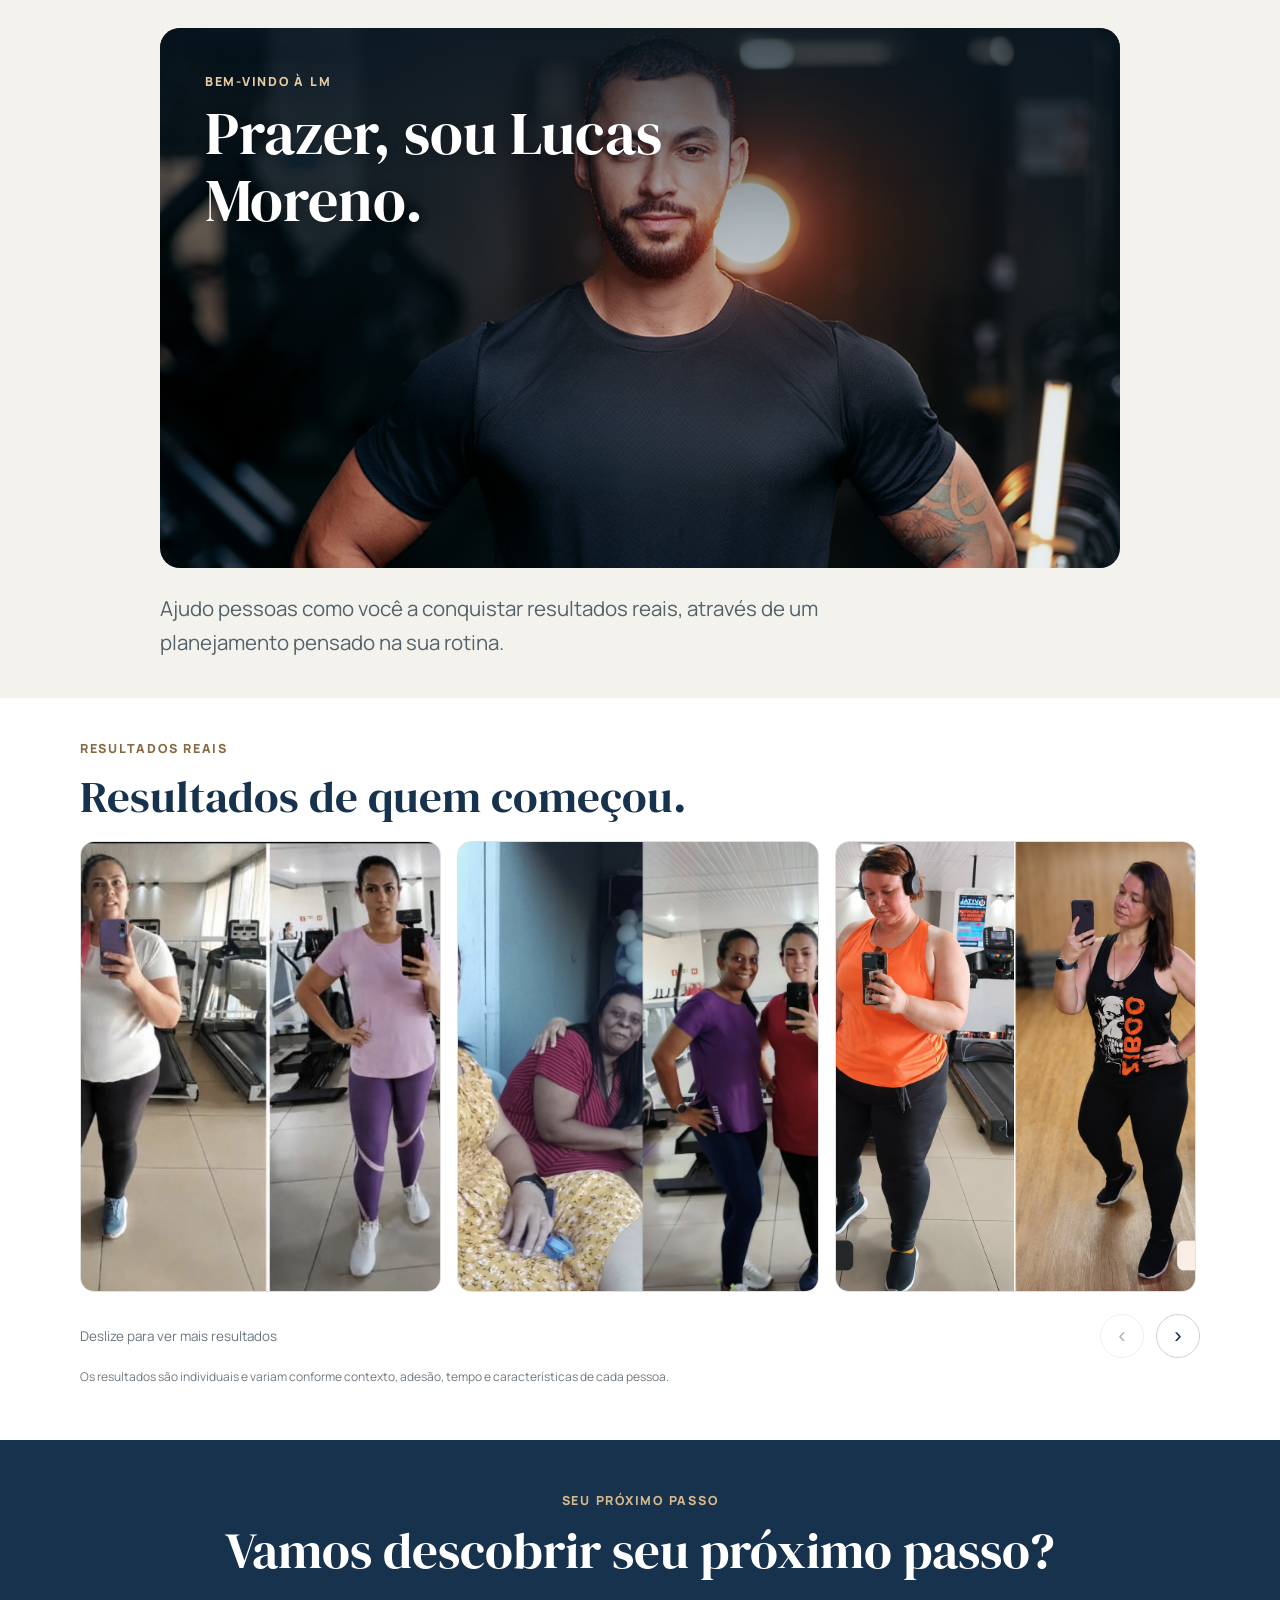
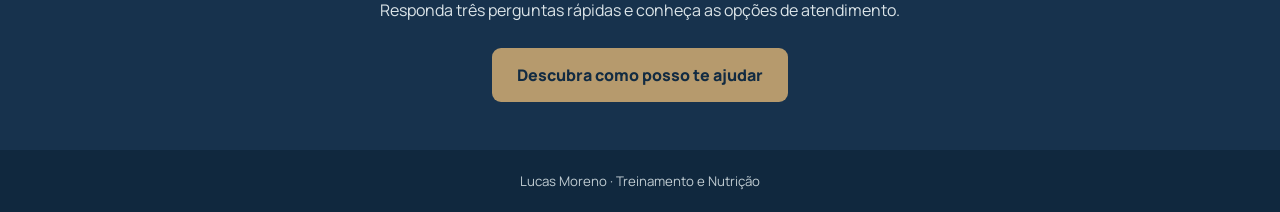
==== commit 94ebb8f3: "style: place introduction title over hero photo and remove LM logo" ====
--- a/index.html
+++ b/index.html
@@ -1,3 +1,3 @@
 <!doctype html><html lang="pt-BR"><head><meta charset="utf-8"><meta name="viewport" content="width=device-width,initial-scale=1"><meta name="theme-color" content="#17324d"><meta name="description" content="Conheça Lucas Moreno, personal trainer e nutricionista, veja resultados reais de alunos e descubra como começar."><title>Lucas Moreno | Treinamento e Nutrição</title><link rel="preconnect" href="https://fonts.googleapis.com"><link rel="preconnect" href="https://fonts.gstatic.com" crossorigin><link href="https://fonts.googleapis.com/css2?family=DM+Serif+Display&family=Manrope:wght@400;500;600;700;800&display=swap" rel="stylesheet"><style>
 :root{--navy:#17324d;--cream:#f4f2ed;--bronze:#b69a6d;--ink:#27343d}*{box-sizing:border-box}html{scroll-behavior:smooth}body{margin:0;background:var(--cream);color:var(--ink);font-family:Manrope,Arial,sans-serif}a{color:inherit}.container{width:min(1120px,calc(100% - 36px));margin:auto}.top{background:#fff;border-bottom:1px solid #e3e0da}.top .container{display:flex;align-items:center;justify-content:space-between;gap:16px;min-height:76px}.brand{display:inline-flex;align-items:center;text-decoration:none;color:var(--navy);font-weight:800;font-size:1.05rem}.brand img{display:block;width:58px;height:58px;object-fit:contain}.top-note{color:#6c7780;font-size:.82rem}.hero{padding:44px 0;background:#f4f2ed}.hero-grid{display:grid;grid-template-columns:1.1fr .9fr;gap:clamp(20px,4vw,48px);align-items:center}.eyebrow{color:#876941;text-transform:uppercase;letter-spacing:.14em;font-size:.78rem;font-weight:800}.hero h1,.results h2,.end h2{font-family:"DM Serif Display",Georgia,serif;color:var(--navy);font-weight:400;line-height:1.12}.hero h1{font-size:clamp(2.3rem,4.5vw,3.8rem);margin:12px 0 16px}.hero-grid>div{max-width:610px}.hero .eyebrow,.results .eyebrow{display:block}.hero h1{max-width:13ch}.lead{margin:0 0 16px;text-align:left;color:#52616a;font-size:clamp(1.03rem,1.6vw,1.2rem);line-height:1.8}.portrait{margin:0;border-radius:20px;overflow:hidden;min-height:300px;background:#e1dfd9}.portrait img{display:block;width:100%;height:100%;max-height:480px;object-fit:cover;object-position:center 25%}.results{padding:42px 0;background:#fff}.results h2{font-size:clamp(1.9rem,3.5vw,2.9rem);max-width:780px;margin:15px 0 15px}.results-intro{display:none;margin:0;text-align:left;color:#586770;line-height:1.7;max-width:730px} .results-grid{display:flex;gap:16px;margin-top:16px;overflow-x:auto;scroll-snap-type:x mandatory;scroll-behavior:smooth;overscroll-behavior-x:contain;scrollbar-width:none;padding:3px 2px 14px;touch-action:pan-x pan-y}.results-grid::-webkit-scrollbar{display:none}.result{flex:0 0 calc((100% - 32px)/3);scroll-snap-align:start}.results-controls{display:flex;align-items:center;justify-content:flex-end;gap:12px;margin-top:8px}.results-arrow{width:44px;height:44px;border:1px solid #d6d3cb;border-radius:50%;background:white;color:var(--navy);font-size:1.4rem;cursor:pointer}.results-arrow:hover{background:var(--cream)}.results-arrow:disabled{opacity:.35;cursor:default}.results-hint{line-height:1.4;font-size:.84rem;color:#697680;margin-right:auto}.result{border-radius:14px;overflow:hidden;background:#f4f2ed;border:1px solid #e0e1df}.result img{display:block;width:100%;aspect-ratio:4/5;object-fit:cover}.result p{display:none;align-items:center;min-height:72px;padding:14px;margin:0;text-align:left;color:#43525c;font-weight:650;font-size:.9rem;line-height:1.5}.disclaimer{max-width:760px;text-align:left;color:#6e7880;font-size:.75rem;line-height:1.5;margin-top:10px}.end{padding:48px 0;text-align:center;background:var(--navy);color:#fff}.end h2{font-size:clamp(2rem,4vw,3.2rem);color:#fff;margin:12px auto 18px}.end p{text-align:center;color:#dbe4e8;max-width:670px;line-height:1.7;margin:0 auto 24px}.button{display:inline-flex;align-items:center;justify-content:center;min-height:54px;padding:14px 25px;border-radius:9px;background:var(--bronze);color:#122b42;text-decoration:none;font-weight:800;text-align:center}.button:hover{background:#d0b387}.button:focus-visible,.brand:focus-visible{outline:3px solid var(--bronze);outline-offset:4px}.footer{text-align:center;padding:22px;background:#10283e;color:#bfcbd1;font-size:.83rem}@media(max-width:760px){.hero{padding:28px 0}.hero h1{max-width:none}.hero-grid>div{max-width:100%}.hero h1,.results h2{overflow-wrap:break-word}.lead{line-height:1.7}.results h2{max-width:100%}.hero-grid{grid-template-columns:1fr}.portrait{min-height:0}.portrait img{max-height:340px}.results{padding:34px 0}.results-grid{gap:12px}.result{flex-basis:82%}.end{padding:42px 0}.top-note{display:none}}@media(max-width:380px){.result{flex-basis:88%}}@media(prefers-reduced-motion:reduce){.results-grid{scroll-behavior:auto}}
-</style></head><body><header class="top"><div class="container"><a class="brand" href="index.html" aria-label="LM — Página inicial"><img src="favicon-lm.svg" alt="Logo LM" width="58" height="58"></a><span class="top-note">Direção acima de motivação.</span></div></header><main><section class="hero"><div class="container hero-grid"><div><span class="eyebrow">Bem-vindo à LM</span><h1>Prazer, sou Lucas Moreno.</h1><p class="lead">Ajudo pessoas como você a conquistar resultados reais, através de um planejamento pensado na sua rotina.</p></div><figure class="portrait"><img src="hero-lucas.jpg" alt="Lucas Moreno em ambiente profissional" width="1200" height="1500" fetchpriority="high"></figure></div></section><section class="results" aria-labelledby="resultados-titulo"><div class="container"><span class="eyebrow">Resultados reais</span><h2 id="resultados-titulo">Resultados de quem começou.</h2><div class="results-grid" id="results-carousel" tabindex="0" aria-label="Resultados dos alunos, deslize para ver mais"><article class="result"><img src="resultado-1.jpg" alt="Evolução de aluna acompanhada — caso 1" loading="lazy"><p>35 kg a menos ao longo do processo.</p></article><article class="result"><img src="resultado-2.jpg" alt="Evolução de aluna acompanhada — caso 2" loading="lazy"><p>Evolução de uma aluna.</p></article><article class="result"><img src="resultado-3.jpg" alt="Evolução de aluna acompanhada — caso 3" loading="lazy"><p>Resultado de acompanhamento.</p></article><article class="result"><img src="resultado-4.png" alt="Evolução de aluno acompanhado — caso 4" loading="lazy"><p>Evolução de um aluno.</p></article></div><div class="results-controls"><span class="results-hint">Deslize para ver mais resultados</span><button class="results-arrow" type="button" id="results-prev" aria-label="Resultado anterior">‹</button><button class="results-arrow" type="button" id="results-next" aria-label="Próximo resultado">›</button></div><p class="disclaimer">Os resultados são individuais e variam conforme contexto, adesão, tempo e características de cada pessoa.</p></div></section><section class="end"><div class="container"><span class="eyebrow" style="color:#d7b98b">Seu próximo passo</span><h2>Vamos descobrir seu próximo passo?</h2><p>Responda três perguntas rápidas e conheça as opções de atendimento.</p><a class="button" href="qualificacao.html?source=inicio">Descubra como posso te ajudar</a></div></section></main><footer class="footer">Lucas Moreno · Treinamento e Nutrição</footer><script>(function(){const track=document.getElementById('results-carousel'),prev=document.getElementById('results-prev'),next=document.getElementById('results-next');if(!track||!prev||!next)return;const step=()=>{const card=track.querySelector('.result');return card?card.getBoundingClientRect().width+parseFloat(getComputedStyle(track).gap||0):track.clientWidth};const update=()=>{prev.disabled=track.scrollLeft<4;next.disabled=track.scrollLeft+track.clientWidth>=track.scrollWidth-4};prev.addEventListener('click',()=>track.scrollBy({left:-step(),behavior:'smooth'}));next.addEventListener('click',()=>track.scrollBy({left:step(),behavior:'smooth'}));track.addEventListener('scroll',update,{passive:true});window.addEventListener('resize',update);update()})();</script></body></html>+.hero{padding:28px 0 38px}.hero .container{max-width:960px}.portrait{position:relative;min-height:0;aspect-ratio:16/9;isolation:isolate}.portrait img{width:100%;height:100%;max-height:none;object-fit:cover;object-position:center 36%}.portrait:after{content:"";position:absolute;inset:0;background:linear-gradient(180deg,rgba(8,22,34,.76) 0%,rgba(8,22,34,.26) 37%,transparent 67%);pointer-events:none}.hero-overlay{position:absolute;z-index:1;top:clamp(20px,4vw,45px);left:clamp(20px,4vw,45px);right:20px}.hero-overlay .eyebrow{color:#e6cba2}.hero-overlay h1{color:#fff;max-width:18ch;margin:10px 0 0;text-shadow:0 2px 12px rgba(0,0,0,.25);font-size:clamp(2rem,4.7vw,4rem)}.hero-description{max-width:760px;margin:24px 0 0;font-size:clamp(1.06rem,1.8vw,1.28rem);line-height:1.65}@media(max-width:760px){.hero{padding:18px 0 30px}.portrait{aspect-ratio:4/4.1;border-radius:18px}.portrait img{max-height:none;object-position:center 36%}.hero-overlay{top:22px;left:22px;right:18px}.hero-overlay h1{font-size:clamp(2.15rem,8vw,3.25rem);max-width:12ch}.hero-description{margin:20px 0 0;line-height:1.65}}@media(max-width:380px){.hero-overlay h1{font-size:2rem}}</style></head><body><main><section class="hero"><div class="container"><figure class="portrait"><img src="hero-lucas.jpg" alt="Lucas Moreno em ambiente profissional" width="1200" height="1500" fetchpriority="high"><figcaption class="hero-overlay"><span class="eyebrow">Bem-vindo à LM</span><h1>Prazer, sou Lucas Moreno.</h1></figcaption></figure><p class="lead hero-description">Ajudo pessoas como você a conquistar resultados reais, através de um planejamento pensado na sua rotina.</p></div></section><section class="results" aria-labelledby="resultados-titulo"><div class="container"><span class="eyebrow">Resultados reais</span><h2 id="resultados-titulo">Resultados de quem começou.</h2><div class="results-grid" id="results-carousel" tabindex="0" aria-label="Resultados dos alunos, deslize para ver mais"><article class="result"><img src="resultado-1.jpg" alt="Evolução de aluna acompanhada — caso 1" loading="lazy"><p>35 kg a menos ao longo do processo.</p></article><article class="result"><img src="resultado-2.jpg" alt="Evolução de aluna acompanhada — caso 2" loading="lazy"><p>Evolução de uma aluna.</p></article><article class="result"><img src="resultado-3.jpg" alt="Evolução de aluna acompanhada — caso 3" loading="lazy"><p>Resultado de acompanhamento.</p></article><article class="result"><img src="resultado-4.png" alt="Evolução de aluno acompanhado — caso 4" loading="lazy"><p>Evolução de um aluno.</p></article></div><div class="results-controls"><span class="results-hint">Deslize para ver mais resultados</span><button class="results-arrow" type="button" id="results-prev" aria-label="Resultado anterior">‹</button><button class="results-arrow" type="button" id="results-next" aria-label="Próximo resultado">›</button></div><p class="disclaimer">Os resultados são individuais e variam conforme contexto, adesão, tempo e características de cada pessoa.</p></div></section><section class="end"><div class="container"><span class="eyebrow" style="color:#d7b98b">Seu próximo passo</span><h2>Vamos descobrir seu próximo passo?</h2><p>Responda três perguntas rápidas e conheça as opções de atendimento.</p><a class="button" href="qualificacao.html?source=inicio">Descubra como posso te ajudar</a></div></section></main><footer class="footer">Lucas Moreno · Treinamento e Nutrição</footer><script>(function(){const track=document.getElementById('results-carousel'),prev=document.getElementById('results-prev'),next=document.getElementById('results-next');if(!track||!prev||!next)return;const step=()=>{const card=track.querySelector('.result');return card?card.getBoundingClientRect().width+parseFloat(getComputedStyle(track).gap||0):track.clientWidth};const update=()=>{prev.disabled=track.scrollLeft<4;next.disabled=track.scrollLeft+track.clientWidth>=track.scrollWidth-4};prev.addEventListener('click',()=>track.scrollBy({left:-step(),behavior:'smooth'}));next.addEventListener('click',()=>track.scrollBy({left:step(),behavior:'smooth'}));track.addEventListener('scroll',update,{passive:true});window.addEventListener('resize',update);update()})();</script></body></html>
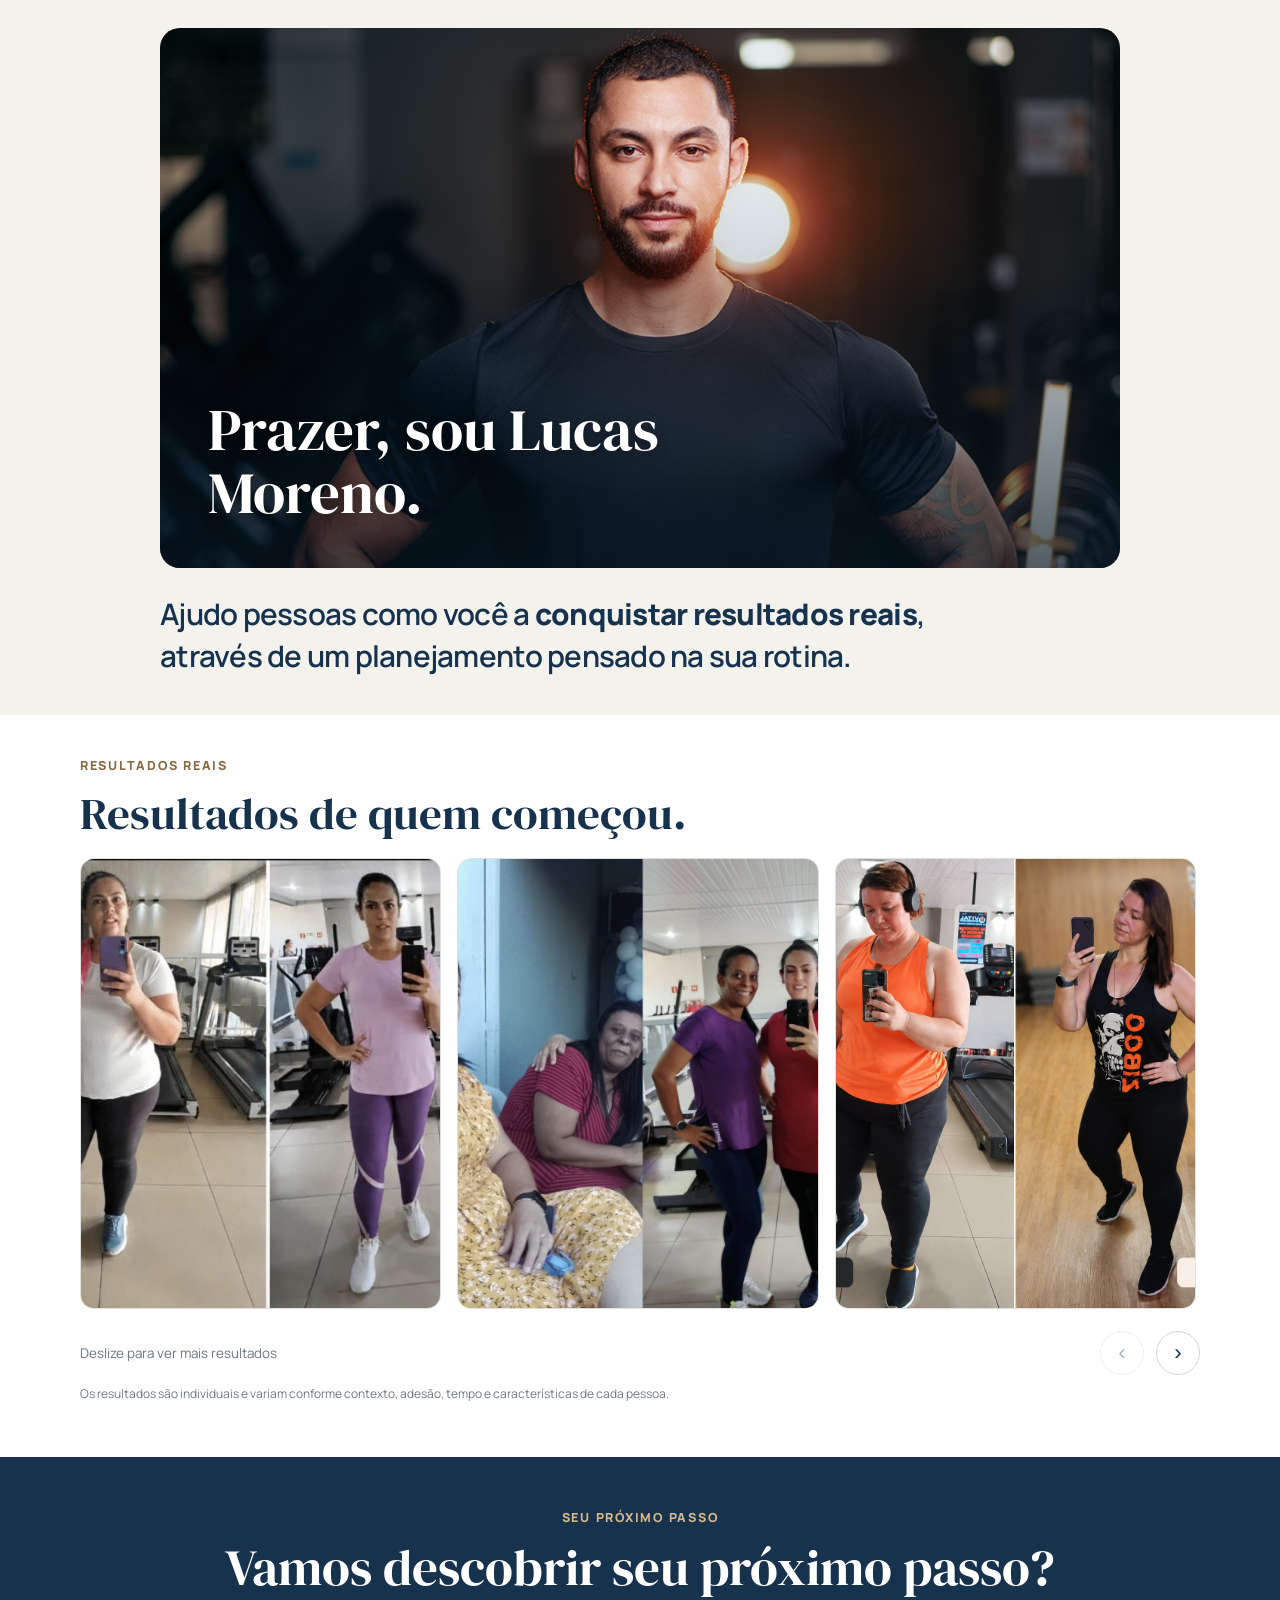
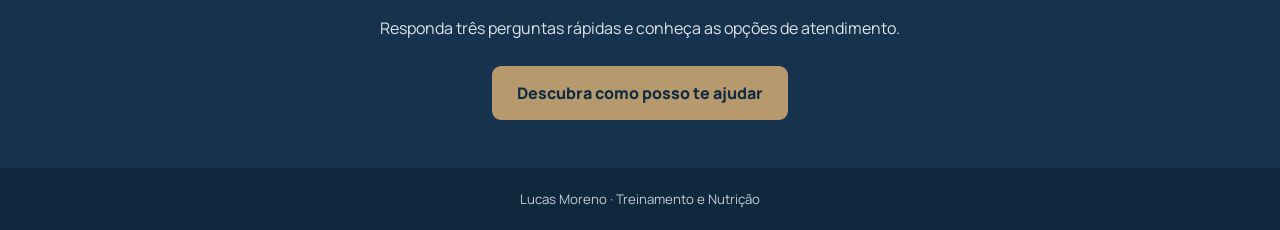
==== commit 08787c8d: "style: move hero title to chest level and emphasize supporting message" ====
--- a/index.html
+++ b/index.html
@@ -1,3 +1,3 @@
 <!doctype html><html lang="pt-BR"><head><meta charset="utf-8"><meta name="viewport" content="width=device-width,initial-scale=1"><meta name="theme-color" content="#17324d"><meta name="description" content="Conheça Lucas Moreno, personal trainer e nutricionista, veja resultados reais de alunos e descubra como começar."><title>Lucas Moreno | Treinamento e Nutrição</title><link rel="preconnect" href="https://fonts.googleapis.com"><link rel="preconnect" href="https://fonts.gstatic.com" crossorigin><link href="https://fonts.googleapis.com/css2?family=DM+Serif+Display&family=Manrope:wght@400;500;600;700;800&display=swap" rel="stylesheet"><style>
 :root{--navy:#17324d;--cream:#f4f2ed;--bronze:#b69a6d;--ink:#27343d}*{box-sizing:border-box}html{scroll-behavior:smooth}body{margin:0;background:var(--cream);color:var(--ink);font-family:Manrope,Arial,sans-serif}a{color:inherit}.container{width:min(1120px,calc(100% - 36px));margin:auto}.top{background:#fff;border-bottom:1px solid #e3e0da}.top .container{display:flex;align-items:center;justify-content:space-between;gap:16px;min-height:76px}.brand{display:inline-flex;align-items:center;text-decoration:none;color:var(--navy);font-weight:800;font-size:1.05rem}.brand img{display:block;width:58px;height:58px;object-fit:contain}.top-note{color:#6c7780;font-size:.82rem}.hero{padding:44px 0;background:#f4f2ed}.hero-grid{display:grid;grid-template-columns:1.1fr .9fr;gap:clamp(20px,4vw,48px);align-items:center}.eyebrow{color:#876941;text-transform:uppercase;letter-spacing:.14em;font-size:.78rem;font-weight:800}.hero h1,.results h2,.end h2{font-family:"DM Serif Display",Georgia,serif;color:var(--navy);font-weight:400;line-height:1.12}.hero h1{font-size:clamp(2.3rem,4.5vw,3.8rem);margin:12px 0 16px}.hero-grid>div{max-width:610px}.hero .eyebrow,.results .eyebrow{display:block}.hero h1{max-width:13ch}.lead{margin:0 0 16px;text-align:left;color:#52616a;font-size:clamp(1.03rem,1.6vw,1.2rem);line-height:1.8}.portrait{margin:0;border-radius:20px;overflow:hidden;min-height:300px;background:#e1dfd9}.portrait img{display:block;width:100%;height:100%;max-height:480px;object-fit:cover;object-position:center 25%}.results{padding:42px 0;background:#fff}.results h2{font-size:clamp(1.9rem,3.5vw,2.9rem);max-width:780px;margin:15px 0 15px}.results-intro{display:none;margin:0;text-align:left;color:#586770;line-height:1.7;max-width:730px} .results-grid{display:flex;gap:16px;margin-top:16px;overflow-x:auto;scroll-snap-type:x mandatory;scroll-behavior:smooth;overscroll-behavior-x:contain;scrollbar-width:none;padding:3px 2px 14px;touch-action:pan-x pan-y}.results-grid::-webkit-scrollbar{display:none}.result{flex:0 0 calc((100% - 32px)/3);scroll-snap-align:start}.results-controls{display:flex;align-items:center;justify-content:flex-end;gap:12px;margin-top:8px}.results-arrow{width:44px;height:44px;border:1px solid #d6d3cb;border-radius:50%;background:white;color:var(--navy);font-size:1.4rem;cursor:pointer}.results-arrow:hover{background:var(--cream)}.results-arrow:disabled{opacity:.35;cursor:default}.results-hint{line-height:1.4;font-size:.84rem;color:#697680;margin-right:auto}.result{border-radius:14px;overflow:hidden;background:#f4f2ed;border:1px solid #e0e1df}.result img{display:block;width:100%;aspect-ratio:4/5;object-fit:cover}.result p{display:none;align-items:center;min-height:72px;padding:14px;margin:0;text-align:left;color:#43525c;font-weight:650;font-size:.9rem;line-height:1.5}.disclaimer{max-width:760px;text-align:left;color:#6e7880;font-size:.75rem;line-height:1.5;margin-top:10px}.end{padding:48px 0;text-align:center;background:var(--navy);color:#fff}.end h2{font-size:clamp(2rem,4vw,3.2rem);color:#fff;margin:12px auto 18px}.end p{text-align:center;color:#dbe4e8;max-width:670px;line-height:1.7;margin:0 auto 24px}.button{display:inline-flex;align-items:center;justify-content:center;min-height:54px;padding:14px 25px;border-radius:9px;background:var(--bronze);color:#122b42;text-decoration:none;font-weight:800;text-align:center}.button:hover{background:#d0b387}.button:focus-visible,.brand:focus-visible{outline:3px solid var(--bronze);outline-offset:4px}.footer{text-align:center;padding:22px;background:#10283e;color:#bfcbd1;font-size:.83rem}@media(max-width:760px){.hero{padding:28px 0}.hero h1{max-width:none}.hero-grid>div{max-width:100%}.hero h1,.results h2{overflow-wrap:break-word}.lead{line-height:1.7}.results h2{max-width:100%}.hero-grid{grid-template-columns:1fr}.portrait{min-height:0}.portrait img{max-height:340px}.results{padding:34px 0}.results-grid{gap:12px}.result{flex-basis:82%}.end{padding:42px 0}.top-note{display:none}}@media(max-width:380px){.result{flex-basis:88%}}@media(prefers-reduced-motion:reduce){.results-grid{scroll-behavior:auto}}
-.hero{padding:28px 0 38px}.hero .container{max-width:960px}.portrait{position:relative;min-height:0;aspect-ratio:16/9;isolation:isolate}.portrait img{width:100%;height:100%;max-height:none;object-fit:cover;object-position:center 36%}.portrait:after{content:"";position:absolute;inset:0;background:linear-gradient(180deg,rgba(8,22,34,.76) 0%,rgba(8,22,34,.26) 37%,transparent 67%);pointer-events:none}.hero-overlay{position:absolute;z-index:1;top:clamp(20px,4vw,45px);left:clamp(20px,4vw,45px);right:20px}.hero-overlay .eyebrow{color:#e6cba2}.hero-overlay h1{color:#fff;max-width:18ch;margin:10px 0 0;text-shadow:0 2px 12px rgba(0,0,0,.25);font-size:clamp(2rem,4.7vw,4rem)}.hero-description{max-width:760px;margin:24px 0 0;font-size:clamp(1.06rem,1.8vw,1.28rem);line-height:1.65}@media(max-width:760px){.hero{padding:18px 0 30px}.portrait{aspect-ratio:4/4.1;border-radius:18px}.portrait img{max-height:none;object-position:center 36%}.hero-overlay{top:22px;left:22px;right:18px}.hero-overlay h1{font-size:clamp(2.15rem,8vw,3.25rem);max-width:12ch}.hero-description{margin:20px 0 0;line-height:1.65}}@media(max-width:380px){.hero-overlay h1{font-size:2rem}}</style></head><body><main><section class="hero"><div class="container"><figure class="portrait"><img src="hero-lucas.jpg" alt="Lucas Moreno em ambiente profissional" width="1200" height="1500" fetchpriority="high"><figcaption class="hero-overlay"><span class="eyebrow">Bem-vindo à LM</span><h1>Prazer, sou Lucas Moreno.</h1></figcaption></figure><p class="lead hero-description">Ajudo pessoas como você a conquistar resultados reais, através de um planejamento pensado na sua rotina.</p></div></section><section class="results" aria-labelledby="resultados-titulo"><div class="container"><span class="eyebrow">Resultados reais</span><h2 id="resultados-titulo">Resultados de quem começou.</h2><div class="results-grid" id="results-carousel" tabindex="0" aria-label="Resultados dos alunos, deslize para ver mais"><article class="result"><img src="resultado-1.jpg" alt="Evolução de aluna acompanhada — caso 1" loading="lazy"><p>35 kg a menos ao longo do processo.</p></article><article class="result"><img src="resultado-2.jpg" alt="Evolução de aluna acompanhada — caso 2" loading="lazy"><p>Evolução de uma aluna.</p></article><article class="result"><img src="resultado-3.jpg" alt="Evolução de aluna acompanhada — caso 3" loading="lazy"><p>Resultado de acompanhamento.</p></article><article class="result"><img src="resultado-4.png" alt="Evolução de aluno acompanhado — caso 4" loading="lazy"><p>Evolução de um aluno.</p></article></div><div class="results-controls"><span class="results-hint">Deslize para ver mais resultados</span><button class="results-arrow" type="button" id="results-prev" aria-label="Resultado anterior">‹</button><button class="results-arrow" type="button" id="results-next" aria-label="Próximo resultado">›</button></div><p class="disclaimer">Os resultados são individuais e variam conforme contexto, adesão, tempo e características de cada pessoa.</p></div></section><section class="end"><div class="container"><span class="eyebrow" style="color:#d7b98b">Seu próximo passo</span><h2>Vamos descobrir seu próximo passo?</h2><p>Responda três perguntas rápidas e conheça as opções de atendimento.</p><a class="button" href="qualificacao.html?source=inicio">Descubra como posso te ajudar</a></div></section></main><footer class="footer">Lucas Moreno · Treinamento e Nutrição</footer><script>(function(){const track=document.getElementById('results-carousel'),prev=document.getElementById('results-prev'),next=document.getElementById('results-next');if(!track||!prev||!next)return;const step=()=>{const card=track.querySelector('.result');return card?card.getBoundingClientRect().width+parseFloat(getComputedStyle(track).gap||0):track.clientWidth};const update=()=>{prev.disabled=track.scrollLeft<4;next.disabled=track.scrollLeft+track.clientWidth>=track.scrollWidth-4};prev.addEventListener('click',()=>track.scrollBy({left:-step(),behavior:'smooth'}));next.addEventListener('click',()=>track.scrollBy({left:step(),behavior:'smooth'}));track.addEventListener('scroll',update,{passive:true});window.addEventListener('resize',update);update()})();</script></body></html>+.hero{padding:28px 0 38px}.hero .container{max-width:960px}.portrait{position:relative;min-height:0;aspect-ratio:16/9;isolation:isolate}.portrait img{width:100%;height:100%;max-height:none;object-fit:cover;object-position:center 36%}.portrait:after{content:"";position:absolute;inset:0;background:linear-gradient(180deg,rgba(8,22,34,.76) 0%,rgba(8,22,34,.26) 37%,transparent 67%);pointer-events:none}.hero-overlay{position:absolute;z-index:1;top:clamp(20px,4vw,45px);left:clamp(20px,4vw,45px);right:20px}.hero-overlay .eyebrow{color:#e6cba2}.hero-overlay h1{color:#fff;max-width:18ch;margin:10px 0 0;text-shadow:0 2px 12px rgba(0,0,0,.25);font-size:clamp(2rem,4.7vw,4rem)}.hero-description{max-width:760px;margin:24px 0 0;font-size:clamp(1.06rem,1.8vw,1.28rem);line-height:1.65}@media(max-width:760px){.hero{padding:18px 0 30px}.portrait{aspect-ratio:4/4.1;border-radius:18px}.portrait img{max-height:none;object-position:center 36%}.hero-overlay{top:22px;left:22px;right:18px}.hero-overlay h1{font-size:clamp(2.15rem,8vw,3.25rem);max-width:12ch}.hero-description{margin:20px 0 0;line-height:1.65}}@media(max-width:380px){.hero-overlay h1{font-size:2rem}}.portrait:after{background:linear-gradient(180deg,transparent 25%,rgba(8,22,34,.10) 45%,rgba(8,22,34,.67) 100%)}.hero-overlay{top:auto;bottom:clamp(28px,8%,72px);left:clamp(22px,5%,54px);right:22px}.hero-overlay h1{margin:0;max-width:18ch;font-size:clamp(2.1rem,4.6vw,3.8rem);line-height:1.08}.hero-description{font-size:clamp(1.3rem,2.5vw,1.85rem);font-weight:600;line-height:1.42;letter-spacing:-.025em;color:#17324d;max-width:800px;margin:25px 0 0}.hero-description strong{font-weight:800;color:#17324d}@media(max-width:760px){.hero-overlay{top:auto;bottom:17%;left:22px;right:20px}.hero-overlay h1{font-size:clamp(2.15rem,7.5vw,3rem);max-width:13ch}.hero-description{font-size:clamp(1.32rem,5.4vw,1.65rem);line-height:1.42;margin-top:22px}}</style></head><body><main><section class="hero"><div class="container"><figure class="portrait"><img src="hero-lucas.jpg" alt="Lucas Moreno em ambiente profissional" width="1200" height="1500" fetchpriority="high"><figcaption class="hero-overlay"><h1>Prazer, sou Lucas Moreno.</h1></figcaption></figure><p class="lead hero-description">Ajudo pessoas como você a <strong>conquistar resultados reais</strong>, através de um planejamento pensado na sua rotina.</p></div></section><section class="results" aria-labelledby="resultados-titulo"><div class="container"><span class="eyebrow">Resultados reais</span><h2 id="resultados-titulo">Resultados de quem começou.</h2><div class="results-grid" id="results-carousel" tabindex="0" aria-label="Resultados dos alunos, deslize para ver mais"><article class="result"><img src="resultado-1.jpg" alt="Evolução de aluna acompanhada — caso 1" loading="lazy"><p>35 kg a menos ao longo do processo.</p></article><article class="result"><img src="resultado-2.jpg" alt="Evolução de aluna acompanhada — caso 2" loading="lazy"><p>Evolução de uma aluna.</p></article><article class="result"><img src="resultado-3.jpg" alt="Evolução de aluna acompanhada — caso 3" loading="lazy"><p>Resultado de acompanhamento.</p></article><article class="result"><img src="resultado-4.png" alt="Evolução de aluno acompanhado — caso 4" loading="lazy"><p>Evolução de um aluno.</p></article></div><div class="results-controls"><span class="results-hint">Deslize para ver mais resultados</span><button class="results-arrow" type="button" id="results-prev" aria-label="Resultado anterior">‹</button><button class="results-arrow" type="button" id="results-next" aria-label="Próximo resultado">›</button></div><p class="disclaimer">Os resultados são individuais e variam conforme contexto, adesão, tempo e características de cada pessoa.</p></div></section><section class="end"><div class="container"><span class="eyebrow" style="color:#d7b98b">Seu próximo passo</span><h2>Vamos descobrir seu próximo passo?</h2><p>Responda três perguntas rápidas e conheça as opções de atendimento.</p><a class="button" href="qualificacao.html?source=inicio">Descubra como posso te ajudar</a></div></section></main><footer class="footer">Lucas Moreno · Treinamento e Nutrição</footer><script>(function(){const track=document.getElementById('results-carousel'),prev=document.getElementById('results-prev'),next=document.getElementById('results-next');if(!track||!prev||!next)return;const step=()=>{const card=track.querySelector('.result');return card?card.getBoundingClientRect().width+parseFloat(getComputedStyle(track).gap||0):track.clientWidth};const update=()=>{prev.disabled=track.scrollLeft<4;next.disabled=track.scrollLeft+track.clientWidth>=track.scrollWidth-4};prev.addEventListener('click',()=>track.scrollBy({left:-step(),behavior:'smooth'}));next.addEventListener('click',()=>track.scrollBy({left:step(),behavior:'smooth'}));track.addEventListener('scroll',update,{passive:true});window.addEventListener('resize',update);update()})();</script></body></html>
